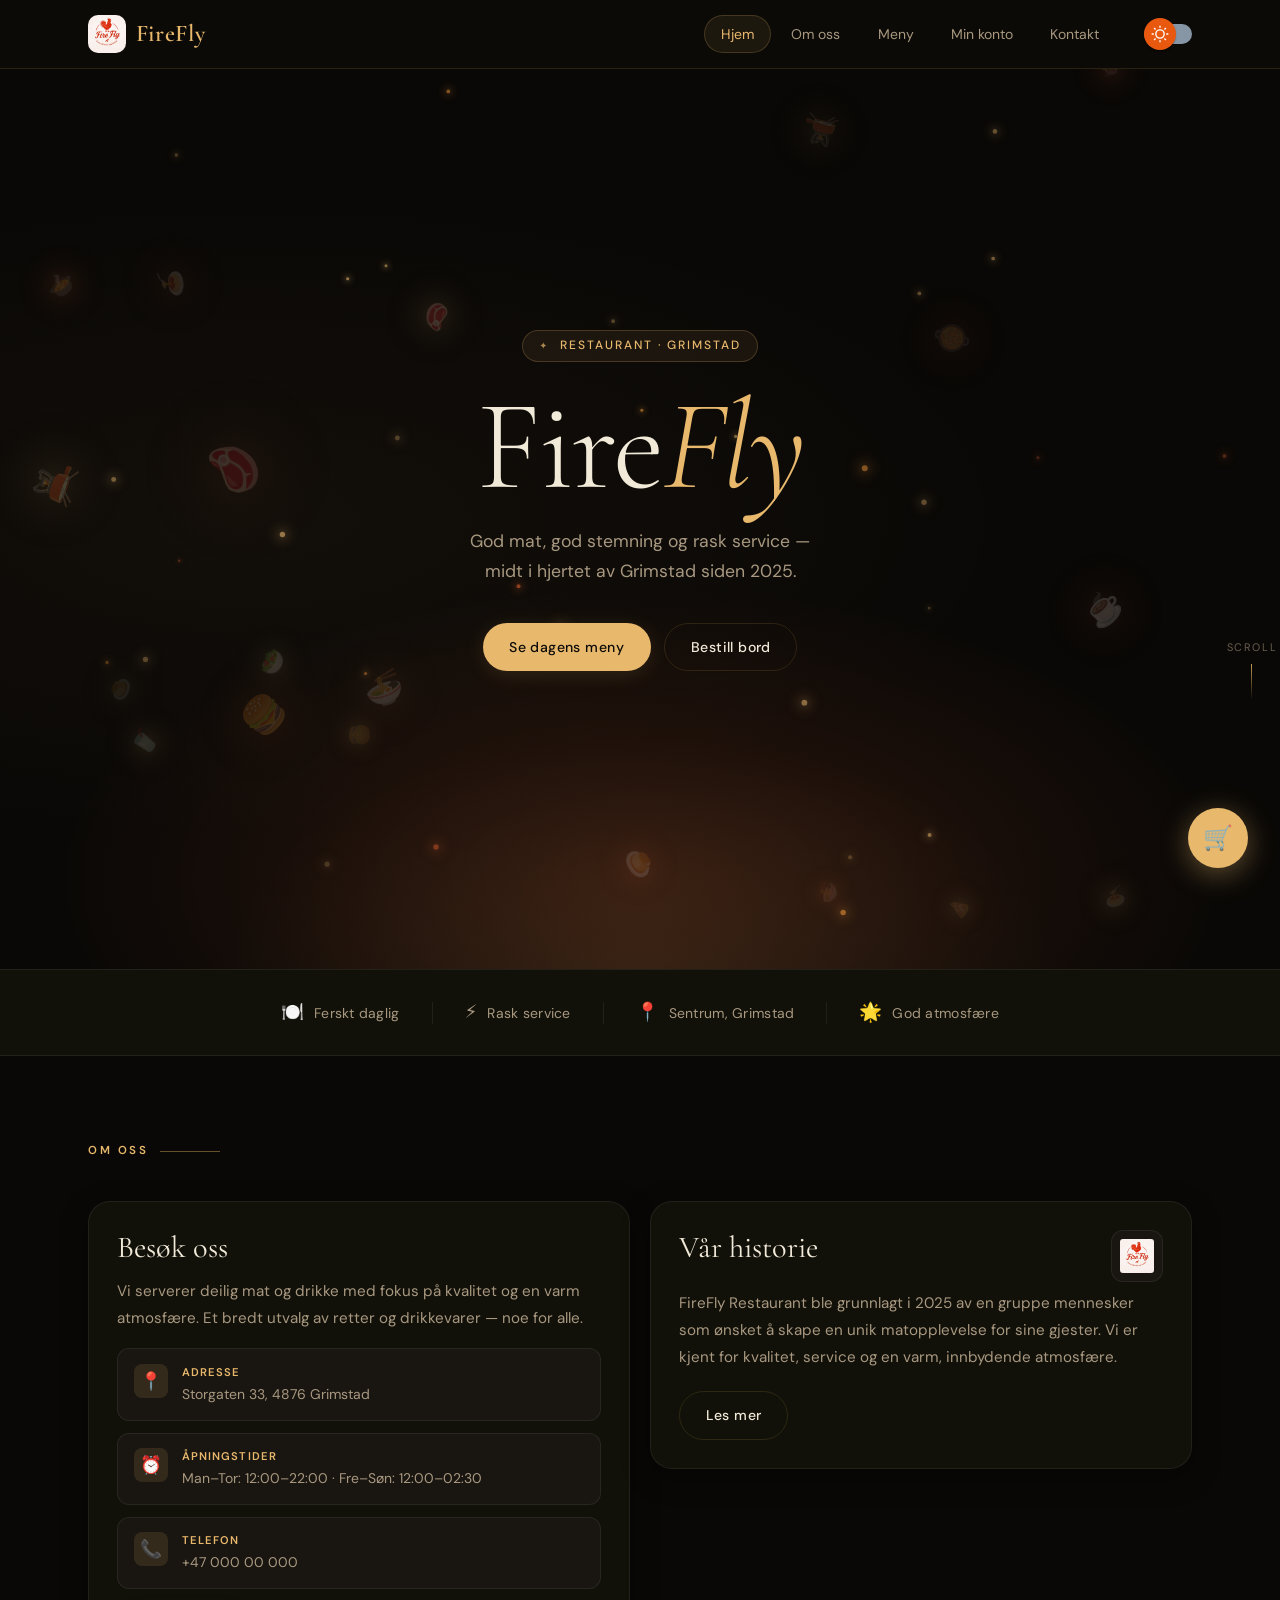
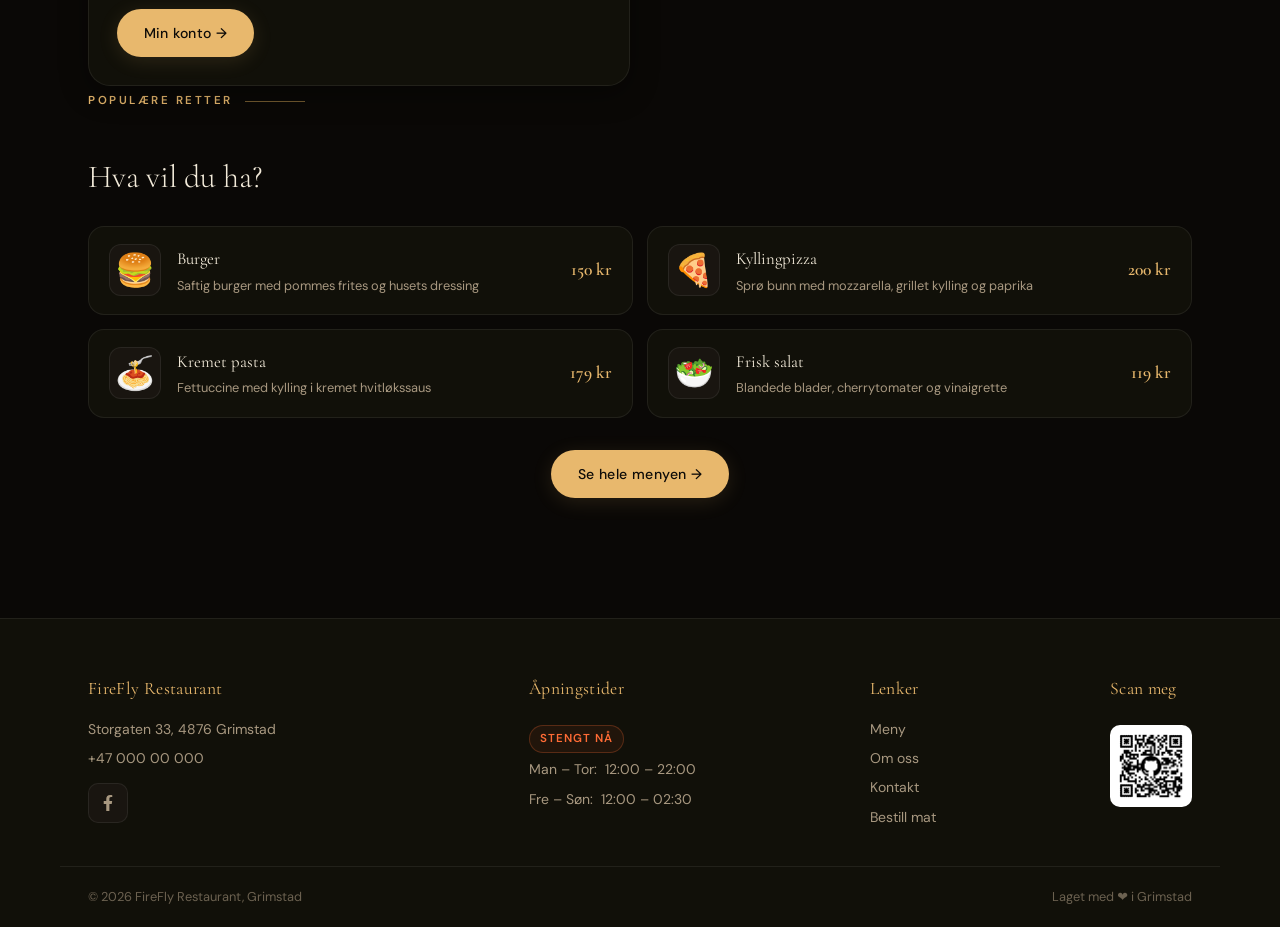
==== index.html @ 8eb7bc22 "Added a new food animtaion and fiksed som buges" ====
<!DOCTYPE html>
<html lang="no">
<head>
  <meta charset="UTF-8" />
  <meta name="viewport" content="width=device-width, initial-scale=1.0" />
  <meta name="description" content="FireFly Restaurant – Deilig mat og drikke i Grimstad. Bestill bord i dag!" />
  <meta name="theme-color" content="#e8b86d">
  <meta name="apple-mobile-web-app-capable" content="yes">
  <meta name="apple-mobile-web-app-status-bar-style" content="default">
  
  <!-- PWA -->
  <link rel="manifest" href="/manifest.json">
  
  <!-- Preload kritisk -->
  <link rel="preload" href="images/flyfire.png" as="image">
  <link rel="preload" href="styles.css" as="style">
  
  <!-- Google Fonts + Formspree raskere -->
  <link rel="preconnect" href="https://fonts.googleapis.com">
  <link rel="preconnect" href="https://fonts.gstatic.com" crossorigin>
  <link rel="preconnect" href="https://formspree.io">
  <link rel="dns-prefetch" href="//maps.googleapis.com">
  
  <!-- Fonts -->
  <link href="https://fonts.googleapis.com/css2?family=Cormorant+Garamond:ital,wght@0,300;0,400;0,600;1,300;1,400&family=DM+Sans:opsz,wght@9..40,300;9..40,400;9..40,500;9..40,600&display=swap" rel="stylesheet" />
  
  <link rel="stylesheet" href="styles.css" />
  <title>FireFly Restaurant – Grimstad | God mat & stemning</title>
  <meta property="og:title" content="FireFly Restaurant – Grimstad" />
  <meta property="og:description" content="God mat, god stemning og rask service midt i hjertet av Grimstad." />
  <meta property="og:type" content="website" />
</head>
<script>
if ('serviceWorker' in navigator) {
  window.addEventListener('load', () => {
    navigator.serviceWorker.register('/sw.js')
      .then(reg => console.log('✅ PWA klar!'))
      .catch(err => console.log('SW feil:', err));
  });
}
</script>
<body>

<a class="skipLink" href="#main">Hopp til innhold</a>

<!-- HEADER -->
<header class="siteHeader">
  <div class="headerInner">
    <a class="brand" href="index.html" aria-label="Gå til FireFly forsiden">
      <img src="images/flyfire.png" alt="" aria-hidden="true" />
      <span>FireFly</span>
    </a>
    <nav class="navigation" id="mainNav" aria-label="Hovednavigasjon">
      <ul>
        <li><a class="active" href="index.html" aria-current="page">Hjem</a></li>
        <li><a href="about.html">Om oss</a></li>
        <li><a href="menu.html">Meny</a></li>
        <li><a href="minkonto.html">Min konto</a></li>
        <li><a href="contact.html">Kontakt</a></li>
      </ul>
    </nav>
    <button class="hamburger" id="hamburger" aria-label="Åpne meny" aria-expanded="false" aria-controls="mainNav">
      <span></span><span></span><span></span>
    </button>
    <div class="uiSwitchWrap">
      <label class="ui-switch" id="themeToggleLabel" title="Bytt tema" aria-label="Bytt mellom lys og mørk modus">
        <input type="checkbox" id="themeToggle" class="themeToggleInput" />
        <div class="slider"><div class="circle"></div></div>
      </label>
    </div>
  </div>
</header>

<!-- MAIN -->
<main id="main">

  <!-- HERO -->
  <section class="hero full" id="home" aria-labelledby="heroTitle">
    <canvas id="foodCanvas" aria-hidden="true"></canvas>
    <span class="heroBadge">Restaurant · Grimstad</span>
    <h1 id="heroTitle">Fire<span class="accent">Fly</span></h1>
    <p>God mat, god stemning og rask service —<br>midt i hjertet av Grimstad siden 2025.</p>
    <div class="heroActions">
      <a class="btn primary" href="menu.html">Se dagens meny</a>
      <a class="btn ghost" href="booking.html">Bestill bord</a>
    </div>
    <div class="scrollHint" aria-hidden="true">Scroll</div>
  </section>

  <!-- FEATURES STRIP -->
  <section class="featuresStrip" aria-label="Høydepunkter">
    <div class="featureItem reveal">
      <span class="featureIcon">🍽️</span>
      <span>Ferskt daglig</span>
    </div>
    <div class="featureDivider" aria-hidden="true"></div>
    <div class="featureItem reveal" style="transition-delay:0.1s">
      <span class="featureIcon">⚡</span>
      <span>Rask service</span>
    </div>
    <div class="featureDivider" aria-hidden="true"></div>
    <div class="featureItem reveal" style="transition-delay:0.2s">
      <span class="featureIcon">📍</span>
      <span>Sentrum, Grimstad</span>
    </div>
    <div class="featureDivider" aria-hidden="true"></div>
    <div class="featureItem reveal" style="transition-delay:0.3s">
      <span class="featureIcon">🌟</span>
      <span>God atmosfære</span>
    </div>
  </section>

  <!-- ABOUT -->
  <section class="aboutSection" id="omoss" aria-labelledby="aboutTitle">
    <div class="sectionLabel" id="aboutTitle">Om oss</div>
    <div class="aboutGrid">

      <!-- Info card -->
      <div class="aboutCard reveal">
        <h2>Besøk oss</h2>
        <p>Vi serverer deilig mat og drikke med fokus på kvalitet og en varm atmosfære. Et bredt utvalg av retter og drikkevarer — noe for alle.</p>
        <div class="infoGrid">
          <div class="infoItem">
            <div class="infoIcon">📍</div>
            <div>
              <div class="infoLabel">Adresse</div>
              <div class="infoText">Storgaten 33, 4876 Grimstad</div>
            </div>
          </div>
          <div class="infoItem">
            <div class="infoIcon">⏰</div>
            <div>
              <div class="infoLabel">Åpningstider</div>
              <div class="infoText">Man–Tor: 12:00–22:00 · Fre–Søn: 12:00–02:30</div>
            </div>
          </div>
          <div class="infoItem">
            <div class="infoIcon">📞</div>
            <div>
              <div class="infoLabel">Telefon</div>
              <div class="infoText"><a href="tel:+4700000000">+47 000 00 000</a></div>
            </div>
          </div>
        </div>
        <div class="aboutBtns">
          <a class="btn primary" href="minkonto.html">Min konto →</a>
        </div>
      </div>

      <!-- Story card -->
      <div class="aboutCard reveal" style="transition-delay:0.15s">
        <div class="aboutHead">
          <h2>Vår historie</h2>
          <img src="images/flyfire.png" alt="" loading="lazy" width="38" height="38" />
        </div>
        <p>FireFly Restaurant ble grunnlagt i 2025 av en gruppe mennesker som ønsket å skape en unik matopplevelse for sine gjester. Vi er kjent for kvalitet, service og en varm, innbydende atmosfære.</p>
        <div class="aboutBtns">
          <a class="btn ghost" href="about.html">Les mer</a>
        </div>
      </div>

    </div>
  </section>

  <!-- MENU PREVIEW -->
  <section class="menuPreview" aria-labelledby="previewTitle">
    <div class="sectionLabel" id="previewTitle">Populære retter</div>
    <h2 style="font-family:var(--ff-serif);font-size:2rem;font-weight:300;margin-bottom:1.5rem;color:var(--text);">Hva vil du ha?</h2>
    <div class="previewGrid">
      <div class="previewCard reveal">
        <div class="previewEmoji">🍔</div>
        <div class="previewInfo">
          <div class="previewName">Burger</div>
          <div class="previewDesc">Saftig burger med pommes frites og husets dressing</div>
        </div>
        <div class="previewPrice">150 kr</div>
      </div>
      <div class="previewCard reveal" style="transition-delay:0.1s">
        <div class="previewEmoji">🍕</div>
        <div class="previewInfo">
          <div class="previewName">Kyllingpizza</div>
          <div class="previewDesc">Sprø bunn med mozzarella, grillet kylling og paprika</div>
        </div>
        <div class="previewPrice">200 kr</div>
      </div>
      <div class="previewCard reveal" style="transition-delay:0.2s">
        <div class="previewEmoji">🍝</div>
        <div class="previewInfo">
          <div class="previewName">Kremet pasta</div>
          <div class="previewDesc">Fettuccine med kylling i kremet hvitløkssaus</div>
        </div>
        <div class="previewPrice">179 kr</div>
      </div>
      <div class="previewCard reveal" style="transition-delay:0.3s">
        <div class="previewEmoji">🥗</div>
        <div class="previewInfo">
          <div class="previewName">Frisk salat</div>
          <div class="previewDesc">Blandede blader, cherrytomater og vinaigrette</div>
        </div>
        <div class="previewPrice">119 kr</div>
      </div>
    </div>
    <div style="text-align:center; margin-top:2rem;">
      <a class="btn primary" href="menu.html">Se hele menyen →</a>
    </div>
  </section>

</main>

<!-- FOOTER -->
<footer class="footer">
  <div class="footerInner">
    <div>
      <h3>FireFly Restaurant</h3>
      <p>Storgaten 33, 4876 Grimstad</p>
      <p><a href="tel:+4700000000">+47 000 00 000</a></p>
      <div class="footerSocial">
        <a class="socialBtn" href="https://www.facebook.com/profile.php?id=61587469647280" target="_blank" rel="noopener noreferrer" aria-label="Besøk FireFly på Facebook">
          <svg viewBox="0 0 320 512" aria-hidden="true"><path d="M279.14 288l14.22-92.66h-88.91V117.78c0-25.35 12.42-50.06 52.24-50.06h40.42V6.26S260.43 0 225.36 0c-73.22 0-121.08 44.38-121.08 124.72v70.62H22.89V288h81.39v224h100.17V288z"/></svg>
        </a>
      </div>
    </div>
    <div>
      <h3>Åpningstider</h3>
      <span class="openStatusBadge openNowBadge" aria-live="polite">Åpent nå</span>
      <p>Man – Tor:&nbsp; 12:00 – 22:00</p>
      <p>Fre – Søn:&nbsp; 12:00 – 02:30</p>
    </div>
    <div>
      <h3>Lenker</h3>
      <p><a href="menu.html">Meny</a></p>
      <p><a href="about.html">Om oss</a></p>
      <p><a href="contact.html">Kontakt</a></p>
      <p><a href="booking.html">Bestill mat</a></p>
    </div>
    <div class="footerQR">
      <h3>Scan meg</h3>
      <img src="images/qrkode.png" alt="QR-kode til FireFly nettsiden" />
    </div>
  </div>
  <div class="footerBottom">
    <span>© 2026 FireFly Restaurant, Grimstad</span>
    <span>Laget med ❤️ i Grimstad</span>
  </div>
</footer>

<!-- BESTILLINGSBOBLE -->
<div class="orderBubble" id="orderBubble">
  <div class="orderPanel" id="orderPanel">
    <div class="orderPanelHead">
      <h3>🛒 Din bestilling</h3>
      <button class="orderClearBtn" id="orderClearBtn">Tøm alle</button>
    </div>
    <div id="orderList"><p class="orderEmpty">Ingen retter lagt til ennå.<br/>Gå til menyen og trykk «Legg til».</p></div>
    <div class="orderTotal" id="orderTotal" style="display:none">
      <span>Totalt</span>
      <span class="orderTotalPrice" id="orderTotalPrice">0 kr</span>
    </div>
    <a class="btn primary orderSendBtn" href="booking.html" id="orderSendBtn" style="display:none">Gå til bestilling →</a>
  </div>
  <button class="orderBubbleBtn" id="orderBubbleBtn" aria-label="Vis bestilling" aria-expanded="false">
    🛒
    <span class="orderBadge" id="orderBadge" style="display:none">0</span>
  </button>
</div>

<script src="script.js"></script>
<script src="foodanimation.js"></script>
</body>
</html>
---- styles.css ----
/* ============================================================
   FireFly Restaurant — styles.css
   Works for: index / menu / about / contact / booking / thanks / minkonto
   ============================================================ */

@import url('https://fonts.googleapis.com/css2?family=Cormorant+Garamond:ital,wght@0,300;0,400;0,600;1,300;1,400&family=DM+Sans:opsz,wght@9..40,300;9..40,400;9..40,500;9..40,600&display=swap');

/* ── TOKENS ──────────────────────────────────────────────── */
:root {
  --bg:        #0a0806;
  --bg2:       #111009;
  --surface:   #111009;
  --surface2:  #191510;
  --surface3:  #1f1b14;

  --border:    rgba(255, 200, 100, 0.12);
  --border2:   rgba(255, 255, 255, 0.07);

  --gold:      #e8b86d;
  --gold-dim:  #c49a50;
  --gold-glow: rgba(232, 184, 109, 0.13);
  --ember:     #ff6b35;
  --accent:    #e8b86d;

  --text:      #f2ead9;
  --muted:     #a89880;
  --muted2:    rgba(168, 152, 128, 0.60);

  --max:       1160px;
  --padX:      28px;
  --radius:    16px;
  --radiusLg:  22px;
  --shadow:    0 24px 70px rgba(0, 0, 0, 0.60);
  --shadowSm:  0 8px 28px  rgba(0, 0, 0, 0.38);

  --ff-serif:  'Cormorant Garamond', Georgia, serif;
  --ff-sans:   'DM Sans', system-ui, sans-serif;

  --ease:      cubic-bezier(0.4, 0, 0.2, 1);
  --t:         0.28s;
}

[data-theme="light"],
body.lightMode {
  --bg:        #fdf8f0;
  --bg2:       #fff8ee;
  --surface:   #fff8ee;
  --surface2:  #fef3e2;
  --surface3:  #fdefd5;
  --border:    rgba(180, 120, 40, 0.14);
  --border2:   rgba(0, 0, 0, 0.07);
  --gold:      #b07d2a;
  --gold-dim:  #8f6520;
  --gold-glow: rgba(176, 125, 42, 0.10);
  --ember:     #d95325;
  --accent:    #b07d2a;
  --text:      #1a1208;
  --muted:     #7a6040;
  --muted2:    rgba(122, 96, 64, 0.65);
}

/* ── RESET ───────────────────────────────────────────────── */
*, *::before, *::after { box-sizing: border-box; margin: 0; padding: 0; }
html { scroll-behavior: smooth; -webkit-text-size-adjust: 100%; }

body {
  font-family: var(--ff-sans);
  font-size: 16px;
  line-height: 1.6;
  color: var(--text);
  background: var(--bg);
  overflow-x: hidden;
  min-height: 100vh;
  display: flex;
  flex-direction: column;
  transition: background-color var(--t) var(--ease), color var(--t) var(--ease);
}

img  { display: block; max-width: 100%; }
a    { color: inherit; text-decoration: none; }
ul   { list-style: none; }
main { flex: 1; width: 100%; }

/* ── ACCESSIBILITY ───────────────────────────────────────── */
.skipLink {
  position: absolute;
  left: -9999px;
  top: 12px;
  z-index: 9999;
  background: var(--surface);
  color: var(--text);
  padding: 10px 16px;
  border-radius: 12px;
  border: 1px solid var(--border);
  font-weight: 500;
}
.skipLink:focus { left: 12px; }

a:focus-visible,
button:focus-visible,
input:focus-visible,
textarea:focus-visible,
select:focus-visible {
  outline: 2px solid var(--gold);
  outline-offset: 3px;
  border-radius: 6px;
}

section { scroll-margin-top: 80px; }

/* ── TYPOGRAPHY UTILITIES ────────────────────────────────── */
.muted   { color: var(--muted); }
.lead    { line-height: 1.75; }
.hidden  { display: none !important; }

.sectionLabel {
  display: inline-flex;
  align-items: center;
  gap: 0.75rem;
  font-size: 0.72rem;
  font-weight: 600;
  letter-spacing: 0.22em;
  text-transform: uppercase;
  color: var(--gold);
  margin-bottom: 2.5rem;
}
.sectionLabel::after {
  content: '';
  display: block;
  width: 60px;
  height: 1px;
  background: var(--gold-dim);
  opacity: 0.5;
}

/* ── LAYOUT HELPERS ──────────────────────────────────────── */
.container {
  width: 100%;
  max-width: var(--max);
  margin: 0 auto;
  padding-left: var(--padX);
  padding-right: var(--padX);
}

main > *:not(.hero):not(.hero--small):not(.featuresStrip) {
  width: 100%;
  max-width: var(--max);
  margin-left: auto;
  margin-right: auto;
  padding-left: var(--padX);
  padding-right: var(--padX);
}

main > section { margin-bottom: 90px; }
main > section:last-of-type { margin-bottom: 110px; }

/* ── BUTTONS ─────────────────────────────────────────────── */
.btn {
  display: inline-flex;
  align-items: center;
  justify-content: center;
  gap: 0.5rem;
  padding: 0.75rem 1.6rem;
  border-radius: 100px;
  font-family: var(--ff-sans);
  font-size: 0.88rem;
  font-weight: 500;
  letter-spacing: 0.03em;
  cursor: pointer;
  border: 1px solid var(--border2);
  background: var(--surface2);
  color: var(--text);
  transition:
    transform     var(--t) var(--ease),
    background    var(--t) var(--ease),
    box-shadow    var(--t) var(--ease),
    border-color  var(--t) var(--ease);
  white-space: nowrap;
}
.btn:hover { transform: translateY(-2px); }

.btn.primary {
  background: var(--gold);
  color: #0d0b08;
  border-color: transparent;
  box-shadow: 0 4px 20px var(--gold-glow);
}
.btn.primary:hover {
  background: var(--gold-dim);
  box-shadow: 0 8px 30px rgba(232,184,109,.35);
}

.btn.ghost {
  background: transparent;
  border-color: var(--border);
  color: var(--text);
}
.btn.ghost:hover { background: var(--surface2); border-color: var(--gold-dim); }

.btn.ember {
  background: var(--ember);
  color: #fff;
  border-color: transparent;
  box-shadow: 0 4px 20px rgba(255,107,53,.28);
}
.btn.ember:hover { box-shadow: 0 8px 30px rgba(255,107,53,.42); }

.btn-sm { padding: 0.55rem 1.1rem; font-size: 0.82rem; }

/* ── HEADER ──────────────────────────────────────────────── */
.siteHeader {
  position: sticky;
  top: 0;
  z-index: 100;
  backdrop-filter: blur(20px) saturate(160%);
  -webkit-backdrop-filter: blur(20px) saturate(160%);
  background: rgba(13, 11, 8, 0.82);
  border-bottom: 1px solid var(--border);
  transition: background var(--t) var(--ease);
}

[data-theme="light"] .siteHeader,
body.lightMode .siteHeader {
  background: rgba(253, 248, 240, 0.88);
}

.headerInner {
  width: 100%;
  max-width: var(--max);
  margin: 0 auto;
  padding: 0 var(--padX);
  height: 68px;
  display: flex;
  align-items: center;
  gap: 1.25rem;
}

.brand {
  display: flex;
  align-items: center;
  gap: 0.6rem;
  font-family: var(--ff-serif);
  font-size: 1.5rem;
  font-weight: 600;
  letter-spacing: 0.03em;
  color: var(--gold);
  flex-shrink: 0;
  transition: opacity var(--t);
}
.brand:hover { opacity: 0.82; }
.brand img {
  width: 38px;
  height: 38px;
  object-fit: contain;
  border-radius: 10px;
}

.navigation { margin-left: auto; }
.navigation ul {
  display: flex;
  align-items: center;
  gap: 0.2rem;
}
.navigation a {
  display: inline-flex;
  padding: 0.45rem 1rem;
  border-radius: 100px;
  font-size: 0.875rem;
  font-weight: 400;
  color: var(--muted);
  border: 1px solid transparent;
  transition: color var(--t), background var(--t), border-color var(--t);
}
.navigation a:hover {
  color: var(--text);
  background: var(--surface2);
}
.navigation a.active {
  color: var(--gold);
  background: rgba(232, 184, 109, 0.08);
  border-color: rgba(232, 184, 109, 0.20);
}

.hamburger {
  display: none;
  flex-direction: column;
  gap: 5px;
  cursor: pointer;
  padding: 6px;
  margin-left: auto;
  background: none;
  border: none;
  flex-shrink: 0;
}
.hamburger span {
  display: block;
  width: 24px;
  height: 2px;
  background: var(--text);
  border-radius: 2px;
  transition: transform var(--t) var(--ease), opacity var(--t);
}
.hamburger.open span:nth-child(1) { transform: translateY(7px) rotate(45deg); }
.hamburger.open span:nth-child(2) { opacity: 0; }
.hamburger.open span:nth-child(3) { transform: translateY(-7px) rotate(-45deg); }

.uiSwitchWrap {
  display: flex;
  align-items: center;
  margin-left: 0.5rem;
  flex-shrink: 0;
}

/* ── UI-SWITCH TOGGLE ────────────────────────────────────── */
.ui-switch {
  --switch-bg: rgb(135, 150, 165);
  --switch-width: 48px;
  --switch-height: 20px;
  --circle-diameter: 32px;
  --circle-bg: rgb(232, 89, 15);
  --circle-inset: calc((var(--circle-diameter) - var(--switch-height)) / 2);
}
.ui-switch input { display: none; }
.ui-switch .slider {
  appearance: none;
  width: var(--switch-width);
  height: var(--switch-height);
  background: var(--switch-bg);
  border-radius: 999px;
  position: relative;
  cursor: pointer;
}
.ui-switch .slider .circle {
  top: calc(var(--circle-inset) * -1);
  left: 0;
  width: var(--circle-diameter);
  height: var(--circle-diameter);
  position: absolute;
  background: var(--circle-bg);
  border-radius: inherit;
  background-image: url("[data-uri]");
  background-repeat: no-repeat;
  background-position: center center;
  transition: left 150ms cubic-bezier(0.4, 0, 0.2, 1) 0ms, transform 150ms cubic-bezier(0.4, 0, 0.2, 1) 0ms;
  display: flex;
  align-items: center;
  justify-content: center;
  box-shadow: 0px 2px 1px -1px rgba(0,0,0,0.2), 0px 1px 1px 0px rgba(0,0,0,0.14), 0px 1px 3px 0px rgba(0,0,0,0.12);
}
.ui-switch .slider .circle::before {
  content: "";
  position: absolute;
  width: 100%;
  height: 100%;
  background: rgba(255,255,255,0.75);
  border-radius: inherit;
  transition: all 500ms;
  opacity: 0;
}
.ui-switch input:checked + .slider .circle {
  left: calc(100% - var(--circle-diameter));
  background-image: url("[data-uri]");
  background-color: rgb(0, 56, 146);
}
.ui-switch input:active + .slider .circle::before { transition: 0s; opacity: 1; width: 0; height: 0; }

/* ── HERO ────────────────────────────────────────────────── */
.hero {
  width: 100%;
  max-width: var(--max);
  margin: 0 auto;
  padding: 6rem var(--padX) 4.5rem;
  text-align: center;
  position: relative;
  overflow: hidden;
}

.hero.full {
  max-width: none;
  min-height: 100svh;
  display: flex;
  flex-direction: column;
  align-items: center;
  justify-content: center;
  background:
    radial-gradient(ellipse 70% 50% at 50% 90%, rgba(255,107,53,.15), transparent 65%),
    radial-gradient(ellipse 50% 40% at 50% 100%, rgba(232,184,109,.10), transparent 65%),
    radial-gradient(ellipse 100% 60% at 20% 50%, rgba(232,184,109,.04), transparent 60%),
    var(--bg);
}

#foodCanvas {
  position: absolute;
  inset: 0;
  width: 100%;
  height: 100%;
  pointer-events: none;
  z-index: 0;
}

.hero.full > *:not(#foodCanvas) { position: relative; z-index: 1; }

.hero--small {
  padding: 4.5rem var(--padX) 3rem;
  min-height: 0;
  background:
    radial-gradient(ellipse 60% 80% at 50% 100%, rgba(232,184,109,.06), transparent 70%),
    var(--bg);
}

.heroBadge {
  display: inline-flex;
  align-items: center;
  gap: 0.4rem;
  padding: 0.35rem 1rem;
  border-radius: 100px;
  border: 1px solid rgba(232,184,109,.22);
  background: rgba(232,184,109,.07);
  font-size: 0.75rem;
  font-weight: 500;
  letter-spacing: 0.16em;
  text-transform: uppercase;
  color: var(--gold);
  margin-bottom: 1.5rem;
  animation: fadeUp 0.7s var(--ease) both;
}

.hero h1 {
  font-family: var(--ff-serif);
  font-size: clamp(3.5rem, 10vw, 8rem);
  font-weight: 300;
  line-height: 0.95;
  letter-spacing: -0.02em;
  margin-bottom: 1.2rem;
  animation: fadeUp 0.7s 0.08s var(--ease) both;
}
.hero h1 .accent { color: var(--gold); font-style: italic; }

.hero p {
  font-size: clamp(0.95rem, 2vw, 1.1rem);
  color: var(--muted);
  max-width: 520px;
  margin: 0 auto 2.25rem;
  line-height: 1.7;
  animation: fadeUp 0.7s 0.16s var(--ease) both;
}

.heroActions {
  display: flex;
  gap: 0.85rem;
  justify-content: center;
  flex-wrap: wrap;
  animation: fadeUp 0.7s 0.24s var(--ease) both;
}

.scrollHint {
  position: absolute;
  bottom: 2rem;
  left: 50%;
  transform: translateX(-50%);
  display: flex;
  flex-direction: column;
  align-items: center;
  gap: 0.5rem;
  font-size: 0.68rem;
  letter-spacing: 0.15em;
  text-transform: uppercase;
  color: var(--muted2);
  animation: fadeUp 1s 0.7s var(--ease) both;
}
.scrollHint::after {
  content: '';
  width: 1px;
  height: 36px;
  background: linear-gradient(to bottom, var(--gold-dim), transparent);
  animation: pulse 2.2s ease-in-out infinite;
}
@keyframes pulse {
  0%,100% { opacity: 0.3; transform: scaleY(1); }
  50%      { opacity: 1;   transform: scaleY(1.15); }
}

/* ── FEATURES STRIP ──────────────────────────────────────── */
.featuresStrip {
  width: 100%;
  display: flex;
  align-items: center;
  justify-content: center;
  gap: 0;
  border-top: 1px solid var(--border2);
  border-bottom: 1px solid var(--border2);
  background: var(--surface);
  padding: 1.25rem var(--padX);
  flex-wrap: wrap;
  margin-bottom: 5rem;
}

.featureItem {
  display: flex;
  align-items: center;
  gap: 0.6rem;
  padding: 0.5rem 2rem;
  font-size: 0.875rem;
  color: var(--muted);
  font-weight: 400;
  letter-spacing: 0.02em;
  white-space: nowrap;
}

.featureIcon {
  font-size: 1.15rem;
}

.featureDivider {
  width: 1px;
  height: 22px;
  background: var(--border2);
  flex-shrink: 0;
}

/* ── CARDS (shared) ──────────────────────────────────────── */
.card,
.aboutCard,
.panel,
.sideCard,
.bookingFormCard,
.cardForm,
.contactInfo,
.accountCard,
.whyItem {
  border-radius: var(--radiusLg);
  background: var(--surface);
  border: 1px solid var(--border2);
  box-shadow: var(--shadowSm);
  padding: 1.75rem;
  position: relative;
  overflow: hidden;
  transition: transform var(--t) var(--ease), border-color var(--t), box-shadow var(--t);
}

.sideCard::before,
.bookingFormCard::before,
.card::before,
.aboutCard::before,
.panel::before,
.accountCard::before,
.cardForm::before,
.contactInfo::before {
  content: '';
  position: absolute;
  top: 0; left: 0; right: 0;
  height: 1px;
  background: linear-gradient(90deg, transparent, var(--gold-dim), transparent);
  opacity: 0;
  transition: opacity var(--t);
}

.card:hover,
.aboutCard:hover,
.panel:hover,
.sideCard:hover,
.bookingFormCard:hover,
.accountCard:hover,
.cardForm:hover,
.contactInfo:hover {
  transform: translateY(-3px);
  border-color: rgba(232,184,109,.18);
  box-shadow: var(--shadow);
}
.card:hover::before,
.aboutCard:hover::before,
.panel:hover::before,
.sideCard:hover::before,
.bookingFormCard:hover::before,
.accountCard:hover::before,
.cardForm:hover::before,
.contactInfo:hover::before { opacity: 1; }

/* ── HOME — ABOUT SECTION ────────────────────────────────── */
.aboutMe,
.aboutSection {
  width: 100%;
  max-width: var(--max);
  margin: 0 auto;
  padding: 0 var(--padX);
}

.aboutGrid {
  display: grid;
  grid-template-columns: 1fr 1fr;
  gap: 1.25rem;
  align-items: start;
}

.aboutCard h2 {
  font-family: var(--ff-serif);
  font-size: 1.9rem;
  font-weight: 400;
  line-height: 1.2;
  margin-bottom: 0.75rem;
}

.aboutCard p { color: var(--muted); font-size: 0.95rem; line-height: 1.78; }

.infoGrid { display: grid; gap: 0.75rem; margin-top: 1rem; }

.infoItem {
  display: flex;
  align-items: flex-start;
  gap: 0.85rem;
  padding: 0.9rem 1rem;
  border-radius: 12px;
  background: var(--surface2);
  border: 1px solid var(--border2);
  transition: transform var(--t), border-color var(--t), box-shadow var(--t), background var(--t);
}
.infoItem:hover {
  transform: translateX(4px);
  border-color: rgba(232,184,109,.22);
  box-shadow: 0 4px 16px rgba(0,0,0,.18);
  background: var(--surface);
}

.infoIcon {
  font-size: 1.1rem;
  width: 34px;
  height: 34px;
  display: grid;
  place-items: center;
  background: var(--gold-glow);
  border-radius: 8px;
  flex-shrink: 0;
}

.infoLabel {
  font-size: 0.7rem;
  font-weight: 600;
  letter-spacing: 0.1em;
  text-transform: uppercase;
  color: var(--gold);
  margin-bottom: 0.15rem;
}

.infoText {
  font-size: 0.875rem;
  color: var(--muted);
  line-height: 1.5;
}
.infoText a { color: var(--muted); transition: color var(--t); }
.infoText a:hover { color: var(--gold); }

.aboutHead {
  display: flex;
  align-items: flex-start;
  justify-content: space-between;
  gap: 1rem;
  margin-bottom: 0.5rem;
}
.aboutHead img {
  width: 52px;
  height: 52px;
  object-fit: contain;
  border-radius: 12px;
  border: 1px solid var(--border2);
  background: var(--surface2);
  padding: 8px;
  flex-shrink: 0;
}

.aboutBtns,
.ctaRow {
  display: flex;
  gap: 0.75rem;
  flex-wrap: wrap;
  margin-top: 1.25rem;
}

.cardActions {
  display: flex;
  align-items: center;
  justify-content: space-between;
  gap: 0.75rem;
  flex-wrap: wrap;
  margin-top: 1.25rem;
  padding-top: 1rem;
  border-top: 1px solid var(--border2);
}

.menuViewHint {
  font-size: 0.78rem;
  color: var(--muted2);
  letter-spacing: 0.03em;
  transition: color var(--t);
}
.card:hover .menuViewHint { color: var(--gold); }

/* ── MENU PREVIEW (index) ────────────────────────────────── */
.menuPreview {
  width: 100%;
  max-width: var(--max);
  margin: 0 auto;
  padding: 0 var(--padX);
}

.previewGrid {
  display: grid;
  grid-template-columns: repeat(2, 1fr);
  gap: 0.85rem;
}

.previewCard {
  display: flex;
  align-items: center;
  gap: 1rem;
  padding: 1.1rem 1.25rem;
  border-radius: var(--radius);
  background: var(--surface);
  border: 1px solid var(--border2);
  transition: transform var(--t), border-color var(--t), box-shadow var(--t);
}
.previewCard:hover {
  transform: translateY(-2px);
  border-color: rgba(232,184,109,.2);
  box-shadow: var(--shadowSm);
}

.previewEmoji {
  font-size: 2rem;
  width: 52px;
  height: 52px;
  display: grid;
  place-items: center;
  background: var(--surface2);
  border-radius: 12px;
  flex-shrink: 0;
  border: 1px solid var(--border2);
}

.previewInfo { flex: 1; min-width: 0; }
.previewName { font-family: var(--ff-serif); font-size: 1.05rem; font-weight: 400; }
.previewDesc { font-size: 0.8rem; color: var(--muted); margin-top: 0.2rem; line-height: 1.4; }
.previewPrice {
  font-family: var(--ff-serif);
  font-size: 1.1rem;
  color: var(--gold);
  font-weight: 600;
  white-space: nowrap;
  flex-shrink: 0;
}

/* ── ABOUT PAGE ──────────────────────────────────────────── */
.aboutPage {
  width: 100%;
  max-width: var(--max);
  margin: 0 auto;
  padding: 0 var(--padX);
}

.statRow {
  display: grid;
  grid-template-columns: repeat(3, 1fr);
  gap: 0.75rem;
  margin-top: 1.25rem;
}

.stat {
  border-radius: 12px;
  padding: 1rem;
  background: var(--surface2);
  border: 1px solid var(--border2);
  text-align: center;
}

.statNum {
  font-family: var(--ff-serif);
  font-size: 1.5rem;
  font-weight: 600;
  color: var(--gold);
  line-height: 1;
}

.statText {
  margin-top: 0.3rem;
  color: var(--muted);
  font-size: 0.8rem;
  font-weight: 500;
}

.valueCards { display: grid; gap: 0.75rem; margin-top: 1rem; }

.valueCard {
  display: flex;
  gap: 0.85rem;
  align-items: flex-start;
  padding: 1rem;
  border-radius: 12px;
  background: var(--surface2);
  border: 1px solid var(--border2);
  transition: border-color var(--t), transform var(--t);
}
.valueCard:hover { border-color: rgba(232,184,109,.22); transform: translateX(3px); }

.valueIcon {
  width: 34px;
  height: 34px;
  display: grid;
  place-items: center;
  border-radius: 10px;
  background: var(--gold-glow);
  border: 1px solid rgba(232,184,109,.15);
  flex-shrink: 0;
}

.valueTitle { font-weight: 600; font-size: 0.9rem; margin-bottom: 0.2rem; }
.valueText  { color: var(--muted); font-size: 0.85rem; line-height: 1.55; }

.whyUs { margin-top: 3rem; margin-bottom: 3rem; }
.whyUs h2 { font-family: var(--ff-serif); font-size: 1.9rem; font-weight: 400; margin-bottom: 1.25rem; }

.whyGrid {
  display: grid;
  grid-template-columns: repeat(auto-fit, minmax(260px, 1fr));
  gap: 1rem;
}

.whyTitle { font-weight: 600; margin-bottom: 0.5rem; color: var(--gold); }
.whyItem p { color: var(--muted); font-size: 0.9rem; line-height: 1.65; }

/* ── MENU ────────────────────────────────────────────────── */
.menu {
  width: 100%;
  max-width: var(--max);
  margin: 0 auto;
  padding: 0 var(--padX);
  padding-bottom: 100px;
}

.menu h2 { font-family: var(--ff-serif); font-size: 1.9rem; font-weight: 400; margin-bottom: 0.4rem; }
.menuHint { color: var(--muted); font-size: 0.875rem; }

.menuTop {
  display: flex;
  justify-content: space-between;
  align-items: flex-end;
  gap: 1rem;
  margin-bottom: 1.5rem;
}

.menuControls {
  display: flex;
  flex-direction: column;
  gap: 0.75rem;
  align-items: flex-end;
}

.searchWrap input {
  width: min(360px, 86vw);
  padding: 0.75rem 1.1rem;
  border-radius: 100px;
  border: 1px solid var(--border2);
  background: var(--surface2);
  color: var(--text);
  font-family: var(--ff-sans);
  outline: none;
  transition: border-color var(--t), box-shadow var(--t);
}
.searchWrap input::placeholder { color: var(--muted2); }
.searchWrap input:focus {
  border-color: rgba(232,184,109,.50);
  box-shadow: 0 0 0 3px rgba(232,184,109,.06);
}

.chips { display: flex; gap: 0.5rem; flex-wrap: wrap; justify-content: flex-end; }
.chip {
  border-radius: 100px;
  padding: 0.45rem 0.9rem;
  border: 1px solid var(--border2);
  background: var(--surface2);
  color: var(--muted);
  cursor: pointer;
  font-size: 0.82rem;
  font-weight: 500;
  font-family: var(--ff-sans);
  transition: background var(--t), border-color var(--t), color var(--t), transform var(--t);
}
.chip:hover { transform: translateY(-1px); color: var(--text); border-color: var(--border); }
.chip.active {
  background: var(--gold-glow);
  border-color: rgba(232,184,109,.30);
  color: var(--gold);
}

.cards {
  display: grid;
  grid-template-columns: repeat(auto-fill, minmax(240px, 1fr));
  gap: 1rem;
  margin-top: 0.75rem;
}

.cardTop {
  display: flex;
  align-items: baseline;
  justify-content: space-between;
  gap: 0.75rem;
  margin-bottom: 0.5rem;
}
.card p { color: var(--muted); font-size: 0.88rem; }

.price {
  font-family: var(--ff-serif);
  font-size: 1.15rem;
  font-weight: 600;
  color: var(--gold);
  white-space: nowrap;
}

.tag {
  display: inline-flex;
  padding: 0.3rem 0.7rem;
  border-radius: 100px;
  border: 1px solid var(--border2);
  background: var(--surface2);
  color: var(--muted);
  font-size: 0.75rem;
  font-weight: 500;
}

.menuCount { margin-top: 0.5rem; font-size: 0.82rem; color: var(--muted); }
.menuEmpty { margin-top: 1rem; color: var(--muted); }

/* ── CONTACT ─────────────────────────────────────────────── */
.contact {
  width: 100%;
  max-width: var(--max);
  margin: 0 auto;
  padding: 0 var(--padX);
}

.contactGrid {
  display: grid;
  grid-template-columns: 1.25fr 0.75fr;
  gap: 1.25rem;
  align-items: start;
  margin-top: 1rem;
}

.contactTop {
  display: flex;
  justify-content: space-between;
  align-items: flex-end;
  gap: 1rem;
  margin-bottom: 1rem;
}

.formRow { display: grid; grid-template-columns: 1fr 1fr; gap: 0.75rem; }

.contactForm label span,
.bookingFormCard label span {
  display: block;
  font-size: 0.78rem;
  font-weight: 600;
  letter-spacing: 0.05em;
  color: var(--muted);
  margin-bottom: 0.4rem;
}

.contactForm input,
.contactForm textarea,
.bookingFormCard input,
.bookingFormCard textarea,
.bookingFormCard select {
  width: 100%;
  background: var(--surface2);
  border: 1px solid var(--border2);
  border-radius: 12px;
  padding: 0.85rem 1rem;
  color: var(--text);
  font-family: var(--ff-sans);
  font-size: 0.9rem;
  outline: none;
  transition: border-color var(--t), box-shadow var(--t), background var(--t);
}
.contactForm input:hover,
.contactForm textarea:hover,
.bookingFormCard input:hover,
.bookingFormCard textarea:hover {
  border-color: rgba(232,184,109,.25);
  background: var(--surface);
}
.contactForm input:focus,
.contactForm textarea:focus,
.bookingFormCard input:focus,
.bookingFormCard textarea:focus {
  border-color: rgba(232,184,109,.50);
  box-shadow: 0 0 0 3px rgba(232,184,109,.07);
}
.contactForm input::placeholder,
.contactForm textarea::placeholder,
.bookingFormCard input::placeholder { color: var(--muted2); }

/* Fix date/time input color in dark mode */
input[type="date"],
input[type="time"] {
  color-scheme: dark;
}
[data-theme="light"] input[type="date"],
[data-theme="light"] input[type="time"],
body.lightMode input[type="date"],
body.lightMode input[type="time"] {
  color-scheme: light;
}

.formActions {
  margin-top: 0.85rem;
  display: flex;
  align-items: center;
  justify-content: space-between;
  gap: 0.75rem;
  flex-wrap: wrap;
}
.formNote { font-size: 0.78rem; color: var(--muted2); }

.map { margin-top: 0.85rem; border-radius: var(--radius); overflow: hidden; border: 1px solid var(--border2); }
.map iframe { width: 100%; height: 220px; border: none; display: block; }

.contactCtas { display: flex; gap: 0.75rem; flex-wrap: wrap; margin-top: 0.85rem; }

/* ── BOOKING ─────────────────────────────────────────────── */
.bookingPage {
  width: 100%;
  max-width: var(--max);
  margin: 0 auto;
  padding: 0 var(--padX);
}

.bookingGrid {
  display: grid;
  grid-template-columns: 1.25fr 0.75fr;
  gap: 1.25rem;
  align-items: start;
}

.formHead {
  display: flex;
  justify-content: space-between;
  align-items: flex-start;
  gap: 1rem;
  margin-bottom: 1rem;
}

.fieldGroup {
  margin-top: 1.25rem;
  padding-top: 1.25rem;
  border-top: 1px solid var(--border2);
}
.groupTitle { font-size: 1rem; font-weight: 600; margin-bottom: 0.85rem; }

/* ── FOOTER ──────────────────────────────────────────────── */
.footer {
  background: var(--surface);
  border-top: 1px solid var(--border2);
  margin-top: auto;
}

.footerInner {
  width: 100%;
  max-width: var(--max);
  margin: 0 auto;
  padding: 3.5rem var(--padX) 2rem;
  display: grid;
  grid-template-columns: 2fr 1.5fr 1fr auto;
  gap: 2.5rem;
  align-items: start;
}

.footer h3 {
  font-family: var(--ff-serif);
  font-size: 1.1rem;
  font-weight: 400;
  color: var(--gold);
  margin-bottom: 0.85rem;
  letter-spacing: 0.02em;
}

.footer p {
  font-size: 0.875rem;
  color: var(--muted);
  line-height: 1.8;
  margin: 4px 0;
}

.footer a { color: var(--muted); transition: color var(--t); }
.footer a:hover { color: var(--gold); }

.footerBottom {
  width: 100%;
  max-width: var(--max);
  margin: 0 auto;
  padding: 1.25rem var(--padX);
  border-top: 1px solid var(--border2);
  display: flex;
  align-items: center;
  justify-content: space-between;
  font-size: 0.8rem;
  color: var(--muted2);
}

.footerQR { display: flex; flex-direction: column; }
.footerQR img {
  width: 82px;
  height: 82px;
  object-fit: contain;
  border-radius: 10px;
  border: 1px solid var(--border2);
  background: #fff;
  padding: 5px;
  margin-top: 0.5rem;
}

.footerSocial { margin-top: 0.75rem; display: flex; gap: 0.5rem; }

.socialBtn {
  width: 40px;
  height: 40px;
  border-radius: 10px;
  display: inline-flex;
  align-items: center;
  justify-content: center;
  background: var(--surface2);
  border: 1px solid var(--border2);
  transition: transform var(--t), background var(--t), border-color var(--t);
}
.socialBtn:hover { transform: translateY(-2px); background: var(--surface3); border-color: var(--border); }
.socialBtn svg { width: 16px; height: 16px; fill: var(--muted); transition: fill var(--t); }
.socialBtn:hover svg { fill: var(--gold); }

/* ── REVEAL ANIMATIONS ───────────────────────────────────── */
@keyframes fadeUp {
  from { opacity: 0; transform: translateY(18px); }
  to   { opacity: 1; transform: translateY(0); }
}

.reveal {
  opacity: 0;
  transform: translateY(22px);
  transition: opacity 0.65s var(--ease), transform 0.65s var(--ease);
}
.reveal.visible { opacity: 1; transform: none; }
.reveal:nth-child(2) { transition-delay: 0.1s; }
.reveal:nth-child(3) { transition-delay: 0.2s; }
.reveal:nth-child(4) { transition-delay: 0.3s; }

/* ── BESTILLINGSBOBLE ────────────────────────────────────── */
.orderBubble {
  position: fixed;
  bottom: 2rem;
  right: 2rem;
  z-index: 500;
  display: flex;
  flex-direction: column;
  align-items: flex-end;
  gap: 0.75rem;
}

.orderBubbleBtn {
  width: 60px;
  height: 60px;
  border-radius: 50%;
  background: var(--gold);
  color: #0d0b08;
  border: none;
  cursor: pointer;
  display: flex;
  align-items: center;
  justify-content: center;
  font-size: 1.5rem;
  box-shadow: 0 6px 28px rgba(232,184,109,.40);
  transition: transform 0.25s cubic-bezier(0.34,1.56,0.64,1), box-shadow 0.25s;
  position: relative;
  flex-shrink: 0;
}
.orderBubbleBtn:hover { transform: scale(1.1); box-shadow: 0 10px 36px rgba(232,184,109,.55); }
.orderBubbleBtn.open  { transform: rotate(45deg) scale(1.05); }

.orderBubbleBtn::after {
  content: '';
  position: absolute;
  inset: -4px;
  border-radius: 50%;
  border: 2px solid var(--gold);
  opacity: 0;
  animation: orderPulse 2.5s ease-in-out infinite;
}
@keyframes orderPulse {
  0%   { opacity: 0.6; transform: scale(1); }
  70%  { opacity: 0;   transform: scale(1.5); }
  100% { opacity: 0;   transform: scale(1.5); }
}

.orderBadge {
  position: absolute;
  top: -4px;
  right: -4px;
  min-width: 20px;
  height: 20px;
  padding: 0 5px;
  border-radius: 100px;
  background: var(--ember);
  color: #fff;
  font-size: 0.7rem;
  font-weight: 700;
  display: flex;
  align-items: center;
  justify-content: center;
  border: 2px solid var(--bg);
  transition: transform 0.2s cubic-bezier(0.34,1.56,0.64,1);
}
.orderBadge.bump { transform: scale(1.4); }

.orderPanel {
  background: var(--surface);
  border: 1px solid var(--border);
  border-radius: var(--radiusLg);
  box-shadow: var(--shadow);
  width: min(340px, 92vw);
  max-height: 70vh;
  overflow-y: auto;
  padding: 1.25rem;
  display: none;
  flex-direction: column;
  gap: 0.75rem;
  animation: panelIn 0.25s var(--ease) both;
}
.orderPanel.open { display: flex; }

@keyframes panelIn {
  from { opacity: 0; transform: translateY(12px) scale(0.97); }
  to   { opacity: 1; transform: none; }
}

.orderPanelHead {
  display: flex;
  align-items: center;
  justify-content: space-between;
  padding-bottom: 0.75rem;
  border-bottom: 1px solid var(--border2);
}
.orderPanelHead h3 {
  font-family: var(--ff-serif);
  font-size: 1.15rem;
  font-weight: 400;
  color: var(--gold);
}
.orderClearBtn {
  font-size: 0.78rem;
  color: var(--muted);
  background: none;
  border: none;
  cursor: pointer;
  padding: 0.25rem 0.5rem;
  border-radius: 6px;
  transition: color 0.2s, background 0.2s;
}
.orderClearBtn:hover { color: var(--ember); background: rgba(255,107,53,.07); }

.orderEmpty {
  text-align: center;
  color: var(--muted);
  font-size: 0.9rem;
  padding: 1.5rem 0;
  line-height: 1.7;
}

.orderItem {
  display: flex;
  align-items: center;
  justify-content: space-between;
  gap: 0.75rem;
  padding: 0.65rem 0.85rem;
  border-radius: 10px;
  background: var(--surface2);
  border: 1px solid var(--border2);
  animation: fadeUp 0.2s var(--ease) both;
}
.orderItemName { font-size: 0.9rem; font-weight: 500; flex: 1; }
.orderItemPrice { font-family: var(--ff-serif); color: var(--gold); font-size: 0.95rem; white-space: nowrap; }
.orderItemRemove {
  background: none;
  border: none;
  cursor: pointer;
  color: var(--muted);
  font-size: 1rem;
  line-height: 1;
  padding: 2px 4px;
  border-radius: 4px;
  transition: color 0.2s;
}
.orderItemRemove:hover { color: var(--ember); }

.orderTotal {
  display: flex;
  justify-content: space-between;
  align-items: center;
  padding-top: 0.75rem;
  border-top: 1px solid var(--border2);
  font-weight: 600;
  font-size: 0.95rem;
}
.orderTotalPrice { font-family: var(--ff-serif); color: var(--gold); font-size: 1.1rem; }
.orderSendBtn { width: 100%; margin-top: 0.5rem; }

/* ── THANKS PAGE ─────────────────────────────────────────── */
.thanksSection {
  min-height: 60vh;
  display: flex;
  flex-direction: column;
  align-items: center;
  justify-content: center;
  text-align: center;
  padding: 5rem 2rem;
}
.thanksIcon {
  font-size: 4rem;
  margin-bottom: 1.5rem;
  animation: popIn 0.6s cubic-bezier(0.34, 1.56, 0.64, 1) both;
}
@keyframes popIn {
  from { transform: scale(0); opacity: 0; }
  to   { transform: scale(1); opacity: 1; }
}
.thanksSection h1 {
  font-family: var(--ff-serif);
  font-size: clamp(3rem, 8vw, 6rem);
  font-weight: 300;
  line-height: 1;
  color: var(--text);
  margin-bottom: 1rem;
  animation: fadeUp 0.6s 0.15s ease both;
}
.thanksSection p {
  font-size: 1.05rem;
  color: var(--muted);
  max-width: 420px;
  margin-bottom: 2.5rem;
  line-height: 1.75;
  animation: fadeUp 0.6s 0.25s ease both;
}
.thanksSection .heroActions { animation: fadeUp 0.6s 0.35s ease both; }
.redirectNote {
  margin-top: 2rem;
  font-size: 0.82rem;
  color: var(--muted2);
  animation: fadeUp 0.6s 0.45s ease both;
}

/* ── CARD HOVER SHIMMER ──────────────────────────────────── */
.card::after,
.aboutCard::after,
.panel::after {
  content: '';
  position: absolute;
  inset: 0;
  border-radius: inherit;
  background: radial-gradient(ellipse 60% 40% at 50% 0%, rgba(232,184,109,.05), transparent 70%);
  opacity: 0;
  pointer-events: none;
  transition: opacity var(--t);
}
.card:hover::after,
.aboutCard:hover::after,
.panel:hover::after { opacity: 1; }

/* ── OPEN HOURS BADGE (footer) ────────────────────────────── */
.openNowBadge {
  display: inline-flex;
  align-items: center;
  gap: 0.4rem;
  font-size: 0.72rem;
  font-weight: 600;
  letter-spacing: 0.08em;
  text-transform: uppercase;
  padding: 0.25rem 0.65rem;
  border-radius: 100px;
  border: 1px solid rgba(74,222,128,.25);
  background: rgba(74,222,128,.07);
  color: #4ade80;
  margin-top: 0.5rem;
}
.openNowBadge::before {
  content: '';
  width: 6px; height: 6px;
  border-radius: 50%;
  background: #4ade80;
  animation: blink 2s ease-in-out infinite;
}
@keyframes blink {
  0%,100% { opacity:1; }
  50% { opacity:0.3; }
}
.closedBadge {
  display: inline-flex;
  align-items: center;
  gap: 0.4rem;
  font-size: 0.72rem;
  font-weight: 600;
  letter-spacing: 0.08em;
  text-transform: uppercase;
  padding: 0.25rem 0.65rem;
  border-radius: 100px;
  border: 1px solid rgba(255,107,53,.25);
  background: rgba(255,107,53,.07);
  color: var(--ember);
  margin-top: 0.5rem;
}

/* ── IMPROVED SECTION SPACING ─────────────────────────────── */
main > section { margin-bottom: 100px; }
main > section:last-of-type { margin-bottom: 120px; }

/* ── CONTACT FORM IMPROVEMENTS ───────────────────────────── */
.contactForm textarea {
  resize: vertical;
  min-height: 140px;
}

/* ── MENU CARD IMPROVEMENTS ───────────────────────────────── */
.card h3 {
  font-family: var(--ff-serif);
  font-size: 1.2rem;
  font-weight: 400;
  margin-bottom: 0.35rem;
  transition: color var(--t);
}
.card:hover h3 { color: var(--gold); }

/* ── IMPROVED ABOUT PAGE STATS ────────────────────────────── */
.stat {
  border-radius: 14px;
  padding: 1.25rem 1rem;
  background: var(--surface2);
  border: 1px solid var(--border2);
  text-align: center;
  transition: border-color var(--t), transform var(--t);
}
.stat:hover { border-color: rgba(232,184,109,.25); transform: translateY(-2px); }

/* ── ANCHOR OFFSET FIX ────────────────────────────────────── */
[id] { scroll-margin-top: 88px; }

/* ── THANKS SECTION IMPROVEMENT ──────────────────────────── */
.thanksSection p:last-of-type { margin-bottom: 0.5rem; }


@media (max-width: 900px) {
  .navigation {
    display: none;
    position: absolute;
    top: 68px;
    left: 0;
    right: 0;
    background: var(--surface);
    border-bottom: 1px solid var(--border2);
    padding: 0.75rem var(--padX) 1rem;
    box-shadow: 0 16px 40px rgba(0,0,0,.45);
  }
  .navigation.open { display: block; }
  .navigation ul { flex-direction: column; gap: 0.25rem; }
  .navigation a { border-radius: 12px; padding: 0.8rem 1rem; font-size: 0.95rem; width: 100%; }
  .hamburger { display: flex; }

  .aboutGrid,
  .contactGrid,
  .bookingGrid { grid-template-columns: 1fr; }

  .menuTop { flex-direction: column; align-items: flex-start; }
  .menuControls { align-items: flex-start; width: 100%; }
  .chips { justify-content: flex-start; }

  .statRow { grid-template-columns: repeat(3, 1fr); }
  .whyGrid { grid-template-columns: 1fr; }

  .footerInner { grid-template-columns: 1fr 1fr; gap: 2rem; }
  .footerBottom { flex-direction: column; gap: 0.4rem; text-align: center; }

  .previewGrid { grid-template-columns: 1fr; }
  .featuresStrip { gap: 0; }
  .featureItem { padding: 0.5rem 1.25rem; }
}

@media (max-width: 560px) {
  .hero h1 { font-size: clamp(3rem, 14vw, 5rem); }
  .formRow { grid-template-columns: 1fr; }
  .statRow { grid-template-columns: 1fr; }
  .footerInner { grid-template-columns: 1fr; }
  .footerQR { display: none; }
  .cards { grid-template-columns: 1fr; }
  .orderBubble { bottom: 1.25rem; right: 1.25rem; }
  .featureDivider { display: none; }
  .featureItem { flex: 1 1 45%; padding: 0.5rem 0.75rem; justify-content: center; }
}
/* ── CUSTOM SCROLLBAR ─────────────────────────────────────── */
::-webkit-scrollbar { width: 6px; }
::-webkit-scrollbar-track { background: var(--bg); }
::-webkit-scrollbar-thumb { background: var(--surface3); border-radius: 99px; }
::-webkit-scrollbar-thumb:hover { background: var(--gold-dim); }

/* ── SMOOTH SELECTION ────────────────────────────────────── */
::selection { background: rgba(232,184,109,.20); color: var(--text); }

/* ── PRINT STYLES ────────────────────────────────────────── */
@media print {
  .siteHeader, .orderBubble, .hamburger, .uiSwitchWrap, .footerQR { display: none !important; }
  body { background: #fff; color: #000; }
}

/* ── IMPROVED PREVIEW GRID (index) ──────────────────────── */
.previewGrid {
  grid-template-columns: repeat(2, 1fr);
}
@media (max-width: 640px) {
  .previewGrid { grid-template-columns: 1fr; }
}

/* ── BOOKING PAGE PADDING ─────────────────────────────────── */
.bookingPage { padding-bottom: 80px; }

/* ── BETTER INPUT AUTOFILL ───────────────────────────────── */
input:-webkit-autofill,
input:-webkit-autofill:hover,
input:-webkit-autofill:focus {
  -webkit-box-shadow: 0 0 0 1000px var(--surface2) inset;
  -webkit-text-fill-color: var(--text);
  caret-color: var(--text);
  transition: background-color 5000s ease-in-out 0s;
}

/* ── FEATURE STRIP HOVER ─────────────────────────────────── */
.featureItem {
  transition: color var(--t);
}
.featureItem:hover { color: var(--gold); }

/* ── HERO BADGE PULSE AFTER ──────────────────────────────── */
.heroBadge::before {
  content: '✦';
  margin-right: 0.3rem;
  font-size: 0.6rem;
  opacity: 0.7;
}

/* ── FOOTER LINK HOVER UNDERLINE ─────────────────────────── */
.footer div > p > a {
  position: relative;
}
.footer div > p > a::after {
  content: '';
  position: absolute;
  bottom: -1px;
  left: 0;
  width: 0;
  height: 1px;
  background: var(--gold);
  transition: width var(--t) var(--ease);
}
.footer div > p > a:hover::after { width: 100%; }

/* ── BETTER BUTTON ACTIVE STATE ──────────────────────────── */
.btn:active { transform: translateY(0) scale(0.98); }
.btn.primary:active { box-shadow: 0 2px 8px var(--gold-glow); }

/* ── MENU SEARCH ICON ────────────────────────────────────── */
.searchWrap {
  position: relative;
}
.searchWrap::before {
  content: '🔍';
  position: absolute;
  left: 1rem;
  top: 50%;
  transform: translateY(-50%);
  font-size: 0.85rem;
  pointer-events: none;
  z-index: 1;
}
.searchWrap input {
  padding-left: 2.6rem;
}

/* ── CONTACT INFO HOVER SLIDE ────────────────────────────── */
.contactInfo .infoItem {
  transition: transform var(--t) var(--ease), border-color var(--t), background var(--t);
}
.contactInfo .infoItem:hover {
  transform: translateX(5px);
  border-color: rgba(232,184,109,.25);
  background: var(--surface);
}

/* ── WHY ITEM IMPROVED ───────────────────────────────────── */
.whyItem {
  padding: 1.5rem;
  border-radius: var(--radiusLg);
}
.whyItem .whyTitle {
  font-size: 1rem;
  margin-bottom: 0.65rem;
}

/* ── STAT ROW ANIMATION ──────────────────────────────────── */
.statNum {
  font-size: 1.75rem;
}

/* ── ACCOUNT PAGE MOBILE ─────────────────────────────────── */
@media (max-width: 780px) {
  .accountLayout {
    grid-template-columns: 1fr !important;
  }
  .accountSidebar {
    position: static !important;
  }
}

/* ── ABOUT / CONTACT FULL HERO MARGIN FIX ────────────────── */
/* When hero is full-height, give the first content section breathing room */
.hero.full + section,
.hero.full ~ section:first-of-type {
  margin-top: 0;
}

/* Scroll anchor: offset by header height */
#contactMe,
#aboutPageTitle {
  scroll-margin-top: 90px;
}
---- styles.css ----
/* ============================================================
   FireFly Restaurant — styles.css
   Works for: index / menu / about / contact / booking / thanks / minkonto
   ============================================================ */

@import url('https://fonts.googleapis.com/css2?family=Cormorant+Garamond:ital,wght@0,300;0,400;0,600;1,300;1,400&family=DM+Sans:opsz,wght@9..40,300;9..40,400;9..40,500;9..40,600&display=swap');

/* ── TOKENS ──────────────────────────────────────────────── */
:root {
  --bg:        #0a0806;
  --bg2:       #111009;
  --surface:   #111009;
  --surface2:  #191510;
  --surface3:  #1f1b14;

  --border:    rgba(255, 200, 100, 0.12);
  --border2:   rgba(255, 255, 255, 0.07);

  --gold:      #e8b86d;
  --gold-dim:  #c49a50;
  --gold-glow: rgba(232, 184, 109, 0.13);
  --ember:     #ff6b35;
  --accent:    #e8b86d;

  --text:      #f2ead9;
  --muted:     #a89880;
  --muted2:    rgba(168, 152, 128, 0.60);

  --max:       1160px;
  --padX:      28px;
  --radius:    16px;
  --radiusLg:  22px;
  --shadow:    0 24px 70px rgba(0, 0, 0, 0.60);
  --shadowSm:  0 8px 28px  rgba(0, 0, 0, 0.38);

  --ff-serif:  'Cormorant Garamond', Georgia, serif;
  --ff-sans:   'DM Sans', system-ui, sans-serif;

  --ease:      cubic-bezier(0.4, 0, 0.2, 1);
  --t:         0.28s;
}

[data-theme="light"],
body.lightMode {
  --bg:        #fdf8f0;
  --bg2:       #fff8ee;
  --surface:   #fff8ee;
  --surface2:  #fef3e2;
  --surface3:  #fdefd5;
  --border:    rgba(180, 120, 40, 0.14);
  --border2:   rgba(0, 0, 0, 0.07);
  --gold:      #b07d2a;
  --gold-dim:  #8f6520;
  --gold-glow: rgba(176, 125, 42, 0.10);
  --ember:     #d95325;
  --accent:    #b07d2a;
  --text:      #1a1208;
  --muted:     #7a6040;
  --muted2:    rgba(122, 96, 64, 0.65);
}

/* ── RESET ───────────────────────────────────────────────── */
*, *::before, *::after { box-sizing: border-box; margin: 0; padding: 0; }
html { scroll-behavior: smooth; -webkit-text-size-adjust: 100%; }

body {
  font-family: var(--ff-sans);
  font-size: 16px;
  line-height: 1.6;
  color: var(--text);
  background: var(--bg);
  overflow-x: hidden;
  min-height: 100vh;
  display: flex;
  flex-direction: column;
  transition: background-color var(--t) var(--ease), color var(--t) var(--ease);
}

img  { display: block; max-width: 100%; }
a    { color: inherit; text-decoration: none; }
ul   { list-style: none; }
main { flex: 1; width: 100%; }

/* ── ACCESSIBILITY ───────────────────────────────────────── */
.skipLink {
  position: absolute;
  left: -9999px;
  top: 12px;
  z-index: 9999;
  background: var(--surface);
  color: var(--text);
  padding: 10px 16px;
  border-radius: 12px;
  border: 1px solid var(--border);
  font-weight: 500;
}
.skipLink:focus { left: 12px; }

a:focus-visible,
button:focus-visible,
input:focus-visible,
textarea:focus-visible,
select:focus-visible {
  outline: 2px solid var(--gold);
  outline-offset: 3px;
  border-radius: 6px;
}

section { scroll-margin-top: 80px; }

/* ── TYPOGRAPHY UTILITIES ────────────────────────────────── */
.muted   { color: var(--muted); }
.lead    { line-height: 1.75; }
.hidden  { display: none !important; }

.sectionLabel {
  display: inline-flex;
  align-items: center;
  gap: 0.75rem;
  font-size: 0.72rem;
  font-weight: 600;
  letter-spacing: 0.22em;
  text-transform: uppercase;
  color: var(--gold);
  margin-bottom: 2.5rem;
}
.sectionLabel::after {
  content: '';
  display: block;
  width: 60px;
  height: 1px;
  background: var(--gold-dim);
  opacity: 0.5;
}

/* ── LAYOUT HELPERS ──────────────────────────────────────── */
.container {
  width: 100%;
  max-width: var(--max);
  margin: 0 auto;
  padding-left: var(--padX);
  padding-right: var(--padX);
}

main > *:not(.hero):not(.hero--small):not(.featuresStrip) {
  width: 100%;
  max-width: var(--max);
  margin-left: auto;
  margin-right: auto;
  padding-left: var(--padX);
  padding-right: var(--padX);
}

main > section { margin-bottom: 90px; }
main > section:last-of-type { margin-bottom: 110px; }

/* ── BUTTONS ─────────────────────────────────────────────── */
.btn {
  display: inline-flex;
  align-items: center;
  justify-content: center;
  gap: 0.5rem;
  padding: 0.75rem 1.6rem;
  border-radius: 100px;
  font-family: var(--ff-sans);
  font-size: 0.88rem;
  font-weight: 500;
  letter-spacing: 0.03em;
  cursor: pointer;
  border: 1px solid var(--border2);
  background: var(--surface2);
  color: var(--text);
  transition:
    transform     var(--t) var(--ease),
    background    var(--t) var(--ease),
    box-shadow    var(--t) var(--ease),
    border-color  var(--t) var(--ease);
  white-space: nowrap;
}
.btn:hover { transform: translateY(-2px); }

.btn.primary {
  background: var(--gold);
  color: #0d0b08;
  border-color: transparent;
  box-shadow: 0 4px 20px var(--gold-glow);
}
.btn.primary:hover {
  background: var(--gold-dim);
  box-shadow: 0 8px 30px rgba(232,184,109,.35);
}

.btn.ghost {
  background: transparent;
  border-color: var(--border);
  color: var(--text);
}
.btn.ghost:hover { background: var(--surface2); border-color: var(--gold-dim); }

.btn.ember {
  background: var(--ember);
  color: #fff;
  border-color: transparent;
  box-shadow: 0 4px 20px rgba(255,107,53,.28);
}
.btn.ember:hover { box-shadow: 0 8px 30px rgba(255,107,53,.42); }

.btn-sm { padding: 0.55rem 1.1rem; font-size: 0.82rem; }

/* ── HEADER ──────────────────────────────────────────────── */
.siteHeader {
  position: sticky;
  top: 0;
  z-index: 100;
  backdrop-filter: blur(20px) saturate(160%);
  -webkit-backdrop-filter: blur(20px) saturate(160%);
  background: rgba(13, 11, 8, 0.82);
  border-bottom: 1px solid var(--border);
  transition: background var(--t) var(--ease);
}

[data-theme="light"] .siteHeader,
body.lightMode .siteHeader {
  background: rgba(253, 248, 240, 0.88);
}

.headerInner {
  width: 100%;
  max-width: var(--max);
  margin: 0 auto;
  padding: 0 var(--padX);
  height: 68px;
  display: flex;
  align-items: center;
  gap: 1.25rem;
}

.brand {
  display: flex;
  align-items: center;
  gap: 0.6rem;
  font-family: var(--ff-serif);
  font-size: 1.5rem;
  font-weight: 600;
  letter-spacing: 0.03em;
  color: var(--gold);
  flex-shrink: 0;
  transition: opacity var(--t);
}
.brand:hover { opacity: 0.82; }
.brand img {
  width: 38px;
  height: 38px;
  object-fit: contain;
  border-radius: 10px;
}

.navigation { margin-left: auto; }
.navigation ul {
  display: flex;
  align-items: center;
  gap: 0.2rem;
}
.navigation a {
  display: inline-flex;
  padding: 0.45rem 1rem;
  border-radius: 100px;
  font-size: 0.875rem;
  font-weight: 400;
  color: var(--muted);
  border: 1px solid transparent;
  transition: color var(--t), background var(--t), border-color var(--t);
}
.navigation a:hover {
  color: var(--text);
  background: var(--surface2);
}
.navigation a.active {
  color: var(--gold);
  background: rgba(232, 184, 109, 0.08);
  border-color: rgba(232, 184, 109, 0.20);
}

.hamburger {
  display: none;
  flex-direction: column;
  gap: 5px;
  cursor: pointer;
  padding: 6px;
  margin-left: auto;
  background: none;
  border: none;
  flex-shrink: 0;
}
.hamburger span {
  display: block;
  width: 24px;
  height: 2px;
  background: var(--text);
  border-radius: 2px;
  transition: transform var(--t) var(--ease), opacity var(--t);
}
.hamburger.open span:nth-child(1) { transform: translateY(7px) rotate(45deg); }
.hamburger.open span:nth-child(2) { opacity: 0; }
.hamburger.open span:nth-child(3) { transform: translateY(-7px) rotate(-45deg); }

.uiSwitchWrap {
  display: flex;
  align-items: center;
  margin-left: 0.5rem;
  flex-shrink: 0;
}

/* ── UI-SWITCH TOGGLE ────────────────────────────────────── */
.ui-switch {
  --switch-bg: rgb(135, 150, 165);
  --switch-width: 48px;
  --switch-height: 20px;
  --circle-diameter: 32px;
  --circle-bg: rgb(232, 89, 15);
  --circle-inset: calc((var(--circle-diameter) - var(--switch-height)) / 2);
}
.ui-switch input { display: none; }
.ui-switch .slider {
  appearance: none;
  width: var(--switch-width);
  height: var(--switch-height);
  background: var(--switch-bg);
  border-radius: 999px;
  position: relative;
  cursor: pointer;
}
.ui-switch .slider .circle {
  top: calc(var(--circle-inset) * -1);
  left: 0;
  width: var(--circle-diameter);
  height: var(--circle-diameter);
  position: absolute;
  background: var(--circle-bg);
  border-radius: inherit;
  background-image: url("[data-uri]");
  background-repeat: no-repeat;
  background-position: center center;
  transition: left 150ms cubic-bezier(0.4, 0, 0.2, 1) 0ms, transform 150ms cubic-bezier(0.4, 0, 0.2, 1) 0ms;
  display: flex;
  align-items: center;
  justify-content: center;
  box-shadow: 0px 2px 1px -1px rgba(0,0,0,0.2), 0px 1px 1px 0px rgba(0,0,0,0.14), 0px 1px 3px 0px rgba(0,0,0,0.12);
}
.ui-switch .slider .circle::before {
  content: "";
  position: absolute;
  width: 100%;
  height: 100%;
  background: rgba(255,255,255,0.75);
  border-radius: inherit;
  transition: all 500ms;
  opacity: 0;
}
.ui-switch input:checked + .slider .circle {
  left: calc(100% - var(--circle-diameter));
  background-image: url("[data-uri]");
  background-color: rgb(0, 56, 146);
}
.ui-switch input:active + .slider .circle::before { transition: 0s; opacity: 1; width: 0; height: 0; }

/* ── HERO ────────────────────────────────────────────────── */
.hero {
  width: 100%;
  max-width: var(--max);
  margin: 0 auto;
  padding: 6rem var(--padX) 4.5rem;
  text-align: center;
  position: relative;
  overflow: hidden;
}

.hero.full {
  max-width: none;
  min-height: 100svh;
  display: flex;
  flex-direction: column;
  align-items: center;
  justify-content: center;
  background:
    radial-gradient(ellipse 70% 50% at 50% 90%, rgba(255,107,53,.15), transparent 65%),
    radial-gradient(ellipse 50% 40% at 50% 100%, rgba(232,184,109,.10), transparent 65%),
    radial-gradient(ellipse 100% 60% at 20% 50%, rgba(232,184,109,.04), transparent 60%),
    var(--bg);
}

#foodCanvas {
  position: absolute;
  inset: 0;
  width: 100%;
  height: 100%;
  pointer-events: none;
  z-index: 0;
}

.hero.full > *:not(#foodCanvas) { position: relative; z-index: 1; }

.hero--small {
  padding: 4.5rem var(--padX) 3rem;
  min-height: 0;
  background:
    radial-gradient(ellipse 60% 80% at 50% 100%, rgba(232,184,109,.06), transparent 70%),
    var(--bg);
}

.heroBadge {
  display: inline-flex;
  align-items: center;
  gap: 0.4rem;
  padding: 0.35rem 1rem;
  border-radius: 100px;
  border: 1px solid rgba(232,184,109,.22);
  background: rgba(232,184,109,.07);
  font-size: 0.75rem;
  font-weight: 500;
  letter-spacing: 0.16em;
  text-transform: uppercase;
  color: var(--gold);
  margin-bottom: 1.5rem;
  animation: fadeUp 0.7s var(--ease) both;
}

.hero h1 {
  font-family: var(--ff-serif);
  font-size: clamp(3.5rem, 10vw, 8rem);
  font-weight: 300;
  line-height: 0.95;
  letter-spacing: -0.02em;
  margin-bottom: 1.2rem;
  animation: fadeUp 0.7s 0.08s var(--ease) both;
}
.hero h1 .accent { color: var(--gold); font-style: italic; }

.hero p {
  font-size: clamp(0.95rem, 2vw, 1.1rem);
  color: var(--muted);
  max-width: 520px;
  margin: 0 auto 2.25rem;
  line-height: 1.7;
  animation: fadeUp 0.7s 0.16s var(--ease) both;
}

.heroActions {
  display: flex;
  gap: 0.85rem;
  justify-content: center;
  flex-wrap: wrap;
  animation: fadeUp 0.7s 0.24s var(--ease) both;
}

.scrollHint {
  position: absolute;
  bottom: 2rem;
  left: 50%;
  transform: translateX(-50%);
  display: flex;
  flex-direction: column;
  align-items: center;
  gap: 0.5rem;
  font-size: 0.68rem;
  letter-spacing: 0.15em;
  text-transform: uppercase;
  color: var(--muted2);
  animation: fadeUp 1s 0.7s var(--ease) both;
}
.scrollHint::after {
  content: '';
  width: 1px;
  height: 36px;
  background: linear-gradient(to bottom, var(--gold-dim), transparent);
  animation: pulse 2.2s ease-in-out infinite;
}
@keyframes pulse {
  0%,100% { opacity: 0.3; transform: scaleY(1); }
  50%      { opacity: 1;   transform: scaleY(1.15); }
}

/* ── FEATURES STRIP ──────────────────────────────────────── */
.featuresStrip {
  width: 100%;
  display: flex;
  align-items: center;
  justify-content: center;
  gap: 0;
  border-top: 1px solid var(--border2);
  border-bottom: 1px solid var(--border2);
  background: var(--surface);
  padding: 1.25rem var(--padX);
  flex-wrap: wrap;
  margin-bottom: 5rem;
}

.featureItem {
  display: flex;
  align-items: center;
  gap: 0.6rem;
  padding: 0.5rem 2rem;
  font-size: 0.875rem;
  color: var(--muted);
  font-weight: 400;
  letter-spacing: 0.02em;
  white-space: nowrap;
}

.featureIcon {
  font-size: 1.15rem;
}

.featureDivider {
  width: 1px;
  height: 22px;
  background: var(--border2);
  flex-shrink: 0;
}

/* ── CARDS (shared) ──────────────────────────────────────── */
.card,
.aboutCard,
.panel,
.sideCard,
.bookingFormCard,
.cardForm,
.contactInfo,
.accountCard,
.whyItem {
  border-radius: var(--radiusLg);
  background: var(--surface);
  border: 1px solid var(--border2);
  box-shadow: var(--shadowSm);
  padding: 1.75rem;
  position: relative;
  overflow: hidden;
  transition: transform var(--t) var(--ease), border-color var(--t), box-shadow var(--t);
}

.sideCard::before,
.bookingFormCard::before,
.card::before,
.aboutCard::before,
.panel::before,
.accountCard::before,
.cardForm::before,
.contactInfo::before {
  content: '';
  position: absolute;
  top: 0; left: 0; right: 0;
  height: 1px;
  background: linear-gradient(90deg, transparent, var(--gold-dim), transparent);
  opacity: 0;
  transition: opacity var(--t);
}

.card:hover,
.aboutCard:hover,
.panel:hover,
.sideCard:hover,
.bookingFormCard:hover,
.accountCard:hover,
.cardForm:hover,
.contactInfo:hover {
  transform: translateY(-3px);
  border-color: rgba(232,184,109,.18);
  box-shadow: var(--shadow);
}
.card:hover::before,
.aboutCard:hover::before,
.panel:hover::before,
.sideCard:hover::before,
.bookingFormCard:hover::before,
.accountCard:hover::before,
.cardForm:hover::before,
.contactInfo:hover::before { opacity: 1; }

/* ── HOME — ABOUT SECTION ────────────────────────────────── */
.aboutMe,
.aboutSection {
  width: 100%;
  max-width: var(--max);
  margin: 0 auto;
  padding: 0 var(--padX);
}

.aboutGrid {
  display: grid;
  grid-template-columns: 1fr 1fr;
  gap: 1.25rem;
  align-items: start;
}

.aboutCard h2 {
  font-family: var(--ff-serif);
  font-size: 1.9rem;
  font-weight: 400;
  line-height: 1.2;
  margin-bottom: 0.75rem;
}

.aboutCard p { color: var(--muted); font-size: 0.95rem; line-height: 1.78; }

.infoGrid { display: grid; gap: 0.75rem; margin-top: 1rem; }

.infoItem {
  display: flex;
  align-items: flex-start;
  gap: 0.85rem;
  padding: 0.9rem 1rem;
  border-radius: 12px;
  background: var(--surface2);
  border: 1px solid var(--border2);
  transition: transform var(--t), border-color var(--t), box-shadow var(--t), background var(--t);
}
.infoItem:hover {
  transform: translateX(4px);
  border-color: rgba(232,184,109,.22);
  box-shadow: 0 4px 16px rgba(0,0,0,.18);
  background: var(--surface);
}

.infoIcon {
  font-size: 1.1rem;
  width: 34px;
  height: 34px;
  display: grid;
  place-items: center;
  background: var(--gold-glow);
  border-radius: 8px;
  flex-shrink: 0;
}

.infoLabel {
  font-size: 0.7rem;
  font-weight: 600;
  letter-spacing: 0.1em;
  text-transform: uppercase;
  color: var(--gold);
  margin-bottom: 0.15rem;
}

.infoText {
  font-size: 0.875rem;
  color: var(--muted);
  line-height: 1.5;
}
.infoText a { color: var(--muted); transition: color var(--t); }
.infoText a:hover { color: var(--gold); }

.aboutHead {
  display: flex;
  align-items: flex-start;
  justify-content: space-between;
  gap: 1rem;
  margin-bottom: 0.5rem;
}
.aboutHead img {
  width: 52px;
  height: 52px;
  object-fit: contain;
  border-radius: 12px;
  border: 1px solid var(--border2);
  background: var(--surface2);
  padding: 8px;
  flex-shrink: 0;
}

.aboutBtns,
.ctaRow {
  display: flex;
  gap: 0.75rem;
  flex-wrap: wrap;
  margin-top: 1.25rem;
}

.cardActions {
  display: flex;
  align-items: center;
  justify-content: space-between;
  gap: 0.75rem;
  flex-wrap: wrap;
  margin-top: 1.25rem;
  padding-top: 1rem;
  border-top: 1px solid var(--border2);
}

.menuViewHint {
  font-size: 0.78rem;
  color: var(--muted2);
  letter-spacing: 0.03em;
  transition: color var(--t);
}
.card:hover .menuViewHint { color: var(--gold); }

/* ── MENU PREVIEW (index) ────────────────────────────────── */
.menuPreview {
  width: 100%;
  max-width: var(--max);
  margin: 0 auto;
  padding: 0 var(--padX);
}

.previewGrid {
  display: grid;
  grid-template-columns: repeat(2, 1fr);
  gap: 0.85rem;
}

.previewCard {
  display: flex;
  align-items: center;
  gap: 1rem;
  padding: 1.1rem 1.25rem;
  border-radius: var(--radius);
  background: var(--surface);
  border: 1px solid var(--border2);
  transition: transform var(--t), border-color var(--t), box-shadow var(--t);
}
.previewCard:hover {
  transform: translateY(-2px);
  border-color: rgba(232,184,109,.2);
  box-shadow: var(--shadowSm);
}

.previewEmoji {
  font-size: 2rem;
  width: 52px;
  height: 52px;
  display: grid;
  place-items: center;
  background: var(--surface2);
  border-radius: 12px;
  flex-shrink: 0;
  border: 1px solid var(--border2);
}

.previewInfo { flex: 1; min-width: 0; }
.previewName { font-family: var(--ff-serif); font-size: 1.05rem; font-weight: 400; }
.previewDesc { font-size: 0.8rem; color: var(--muted); margin-top: 0.2rem; line-height: 1.4; }
.previewPrice {
  font-family: var(--ff-serif);
  font-size: 1.1rem;
  color: var(--gold);
  font-weight: 600;
  white-space: nowrap;
  flex-shrink: 0;
}

/* ── ABOUT PAGE ──────────────────────────────────────────── */
.aboutPage {
  width: 100%;
  max-width: var(--max);
  margin: 0 auto;
  padding: 0 var(--padX);
}

.statRow {
  display: grid;
  grid-template-columns: repeat(3, 1fr);
  gap: 0.75rem;
  margin-top: 1.25rem;
}

.stat {
  border-radius: 12px;
  padding: 1rem;
  background: var(--surface2);
  border: 1px solid var(--border2);
  text-align: center;
}

.statNum {
  font-family: var(--ff-serif);
  font-size: 1.5rem;
  font-weight: 600;
  color: var(--gold);
  line-height: 1;
}

.statText {
  margin-top: 0.3rem;
  color: var(--muted);
  font-size: 0.8rem;
  font-weight: 500;
}

.valueCards { display: grid; gap: 0.75rem; margin-top: 1rem; }

.valueCard {
  display: flex;
  gap: 0.85rem;
  align-items: flex-start;
  padding: 1rem;
  border-radius: 12px;
  background: var(--surface2);
  border: 1px solid var(--border2);
  transition: border-color var(--t), transform var(--t);
}
.valueCard:hover { border-color: rgba(232,184,109,.22); transform: translateX(3px); }

.valueIcon {
  width: 34px;
  height: 34px;
  display: grid;
  place-items: center;
  border-radius: 10px;
  background: var(--gold-glow);
  border: 1px solid rgba(232,184,109,.15);
  flex-shrink: 0;
}

.valueTitle { font-weight: 600; font-size: 0.9rem; margin-bottom: 0.2rem; }
.valueText  { color: var(--muted); font-size: 0.85rem; line-height: 1.55; }

.whyUs { margin-top: 3rem; margin-bottom: 3rem; }
.whyUs h2 { font-family: var(--ff-serif); font-size: 1.9rem; font-weight: 400; margin-bottom: 1.25rem; }

.whyGrid {
  display: grid;
  grid-template-columns: repeat(auto-fit, minmax(260px, 1fr));
  gap: 1rem;
}

.whyTitle { font-weight: 600; margin-bottom: 0.5rem; color: var(--gold); }
.whyItem p { color: var(--muted); font-size: 0.9rem; line-height: 1.65; }

/* ── MENU ────────────────────────────────────────────────── */
.menu {
  width: 100%;
  max-width: var(--max);
  margin: 0 auto;
  padding: 0 var(--padX);
  padding-bottom: 100px;
}

.menu h2 { font-family: var(--ff-serif); font-size: 1.9rem; font-weight: 400; margin-bottom: 0.4rem; }
.menuHint { color: var(--muted); font-size: 0.875rem; }

.menuTop {
  display: flex;
  justify-content: space-between;
  align-items: flex-end;
  gap: 1rem;
  margin-bottom: 1.5rem;
}

.menuControls {
  display: flex;
  flex-direction: column;
  gap: 0.75rem;
  align-items: flex-end;
}

.searchWrap input {
  width: min(360px, 86vw);
  padding: 0.75rem 1.1rem;
  border-radius: 100px;
  border: 1px solid var(--border2);
  background: var(--surface2);
  color: var(--text);
  font-family: var(--ff-sans);
  outline: none;
  transition: border-color var(--t), box-shadow var(--t);
}
.searchWrap input::placeholder { color: var(--muted2); }
.searchWrap input:focus {
  border-color: rgba(232,184,109,.50);
  box-shadow: 0 0 0 3px rgba(232,184,109,.06);
}

.chips { display: flex; gap: 0.5rem; flex-wrap: wrap; justify-content: flex-end; }
.chip {
  border-radius: 100px;
  padding: 0.45rem 0.9rem;
  border: 1px solid var(--border2);
  background: var(--surface2);
  color: var(--muted);
  cursor: pointer;
  font-size: 0.82rem;
  font-weight: 500;
  font-family: var(--ff-sans);
  transition: background var(--t), border-color var(--t), color var(--t), transform var(--t);
}
.chip:hover { transform: translateY(-1px); color: var(--text); border-color: var(--border); }
.chip.active {
  background: var(--gold-glow);
  border-color: rgba(232,184,109,.30);
  color: var(--gold);
}

.cards {
  display: grid;
  grid-template-columns: repeat(auto-fill, minmax(240px, 1fr));
  gap: 1rem;
  margin-top: 0.75rem;
}

.cardTop {
  display: flex;
  align-items: baseline;
  justify-content: space-between;
  gap: 0.75rem;
  margin-bottom: 0.5rem;
}
.card p { color: var(--muted); font-size: 0.88rem; }

.price {
  font-family: var(--ff-serif);
  font-size: 1.15rem;
  font-weight: 600;
  color: var(--gold);
  white-space: nowrap;
}

.tag {
  display: inline-flex;
  padding: 0.3rem 0.7rem;
  border-radius: 100px;
  border: 1px solid var(--border2);
  background: var(--surface2);
  color: var(--muted);
  font-size: 0.75rem;
  font-weight: 500;
}

.menuCount { margin-top: 0.5rem; font-size: 0.82rem; color: var(--muted); }
.menuEmpty { margin-top: 1rem; color: var(--muted); }

/* ── CONTACT ─────────────────────────────────────────────── */
.contact {
  width: 100%;
  max-width: var(--max);
  margin: 0 auto;
  padding: 0 var(--padX);
}

.contactGrid {
  display: grid;
  grid-template-columns: 1.25fr 0.75fr;
  gap: 1.25rem;
  align-items: start;
  margin-top: 1rem;
}

.contactTop {
  display: flex;
  justify-content: space-between;
  align-items: flex-end;
  gap: 1rem;
  margin-bottom: 1rem;
}

.formRow { display: grid; grid-template-columns: 1fr 1fr; gap: 0.75rem; }

.contactForm label span,
.bookingFormCard label span {
  display: block;
  font-size: 0.78rem;
  font-weight: 600;
  letter-spacing: 0.05em;
  color: var(--muted);
  margin-bottom: 0.4rem;
}

.contactForm input,
.contactForm textarea,
.bookingFormCard input,
.bookingFormCard textarea,
.bookingFormCard select {
  width: 100%;
  background: var(--surface2);
  border: 1px solid var(--border2);
  border-radius: 12px;
  padding: 0.85rem 1rem;
  color: var(--text);
  font-family: var(--ff-sans);
  font-size: 0.9rem;
  outline: none;
  transition: border-color var(--t), box-shadow var(--t), background var(--t);
}
.contactForm input:hover,
.contactForm textarea:hover,
.bookingFormCard input:hover,
.bookingFormCard textarea:hover {
  border-color: rgba(232,184,109,.25);
  background: var(--surface);
}
.contactForm input:focus,
.contactForm textarea:focus,
.bookingFormCard input:focus,
.bookingFormCard textarea:focus {
  border-color: rgba(232,184,109,.50);
  box-shadow: 0 0 0 3px rgba(232,184,109,.07);
}
.contactForm input::placeholder,
.contactForm textarea::placeholder,
.bookingFormCard input::placeholder { color: var(--muted2); }

/* Fix date/time input color in dark mode */
input[type="date"],
input[type="time"] {
  color-scheme: dark;
}
[data-theme="light"] input[type="date"],
[data-theme="light"] input[type="time"],
body.lightMode input[type="date"],
body.lightMode input[type="time"] {
  color-scheme: light;
}

.formActions {
  margin-top: 0.85rem;
  display: flex;
  align-items: center;
  justify-content: space-between;
  gap: 0.75rem;
  flex-wrap: wrap;
}
.formNote { font-size: 0.78rem; color: var(--muted2); }

.map { margin-top: 0.85rem; border-radius: var(--radius); overflow: hidden; border: 1px solid var(--border2); }
.map iframe { width: 100%; height: 220px; border: none; display: block; }

.contactCtas { display: flex; gap: 0.75rem; flex-wrap: wrap; margin-top: 0.85rem; }

/* ── BOOKING ─────────────────────────────────────────────── */
.bookingPage {
  width: 100%;
  max-width: var(--max);
  margin: 0 auto;
  padding: 0 var(--padX);
}

.bookingGrid {
  display: grid;
  grid-template-columns: 1.25fr 0.75fr;
  gap: 1.25rem;
  align-items: start;
}

.formHead {
  display: flex;
  justify-content: space-between;
  align-items: flex-start;
  gap: 1rem;
  margin-bottom: 1rem;
}

.fieldGroup {
  margin-top: 1.25rem;
  padding-top: 1.25rem;
  border-top: 1px solid var(--border2);
}
.groupTitle { font-size: 1rem; font-weight: 600; margin-bottom: 0.85rem; }

/* ── FOOTER ──────────────────────────────────────────────── */
.footer {
  background: var(--surface);
  border-top: 1px solid var(--border2);
  margin-top: auto;
}

.footerInner {
  width: 100%;
  max-width: var(--max);
  margin: 0 auto;
  padding: 3.5rem var(--padX) 2rem;
  display: grid;
  grid-template-columns: 2fr 1.5fr 1fr auto;
  gap: 2.5rem;
  align-items: start;
}

.footer h3 {
  font-family: var(--ff-serif);
  font-size: 1.1rem;
  font-weight: 400;
  color: var(--gold);
  margin-bottom: 0.85rem;
  letter-spacing: 0.02em;
}

.footer p {
  font-size: 0.875rem;
  color: var(--muted);
  line-height: 1.8;
  margin: 4px 0;
}

.footer a { color: var(--muted); transition: color var(--t); }
.footer a:hover { color: var(--gold); }

.footerBottom {
  width: 100%;
  max-width: var(--max);
  margin: 0 auto;
  padding: 1.25rem var(--padX);
  border-top: 1px solid var(--border2);
  display: flex;
  align-items: center;
  justify-content: space-between;
  font-size: 0.8rem;
  color: var(--muted2);
}

.footerQR { display: flex; flex-direction: column; }
.footerQR img {
  width: 82px;
  height: 82px;
  object-fit: contain;
  border-radius: 10px;
  border: 1px solid var(--border2);
  background: #fff;
  padding: 5px;
  margin-top: 0.5rem;
}

.footerSocial { margin-top: 0.75rem; display: flex; gap: 0.5rem; }

.socialBtn {
  width: 40px;
  height: 40px;
  border-radius: 10px;
  display: inline-flex;
  align-items: center;
  justify-content: center;
  background: var(--surface2);
  border: 1px solid var(--border2);
  transition: transform var(--t), background var(--t), border-color var(--t);
}
.socialBtn:hover { transform: translateY(-2px); background: var(--surface3); border-color: var(--border); }
.socialBtn svg { width: 16px; height: 16px; fill: var(--muted); transition: fill var(--t); }
.socialBtn:hover svg { fill: var(--gold); }

/* ── REVEAL ANIMATIONS ───────────────────────────────────── */
@keyframes fadeUp {
  from { opacity: 0; transform: translateY(18px); }
  to   { opacity: 1; transform: translateY(0); }
}

.reveal {
  opacity: 0;
  transform: translateY(22px);
  transition: opacity 0.65s var(--ease), transform 0.65s var(--ease);
}
.reveal.visible { opacity: 1; transform: none; }
.reveal:nth-child(2) { transition-delay: 0.1s; }
.reveal:nth-child(3) { transition-delay: 0.2s; }
.reveal:nth-child(4) { transition-delay: 0.3s; }

/* ── BESTILLINGSBOBLE ────────────────────────────────────── */
.orderBubble {
  position: fixed;
  bottom: 2rem;
  right: 2rem;
  z-index: 500;
  display: flex;
  flex-direction: column;
  align-items: flex-end;
  gap: 0.75rem;
}

.orderBubbleBtn {
  width: 60px;
  height: 60px;
  border-radius: 50%;
  background: var(--gold);
  color: #0d0b08;
  border: none;
  cursor: pointer;
  display: flex;
  align-items: center;
  justify-content: center;
  font-size: 1.5rem;
  box-shadow: 0 6px 28px rgba(232,184,109,.40);
  transition: transform 0.25s cubic-bezier(0.34,1.56,0.64,1), box-shadow 0.25s;
  position: relative;
  flex-shrink: 0;
}
.orderBubbleBtn:hover { transform: scale(1.1); box-shadow: 0 10px 36px rgba(232,184,109,.55); }
.orderBubbleBtn.open  { transform: rotate(45deg) scale(1.05); }

.orderBubbleBtn::after {
  content: '';
  position: absolute;
  inset: -4px;
  border-radius: 50%;
  border: 2px solid var(--gold);
  opacity: 0;
  animation: orderPulse 2.5s ease-in-out infinite;
}
@keyframes orderPulse {
  0%   { opacity: 0.6; transform: scale(1); }
  70%  { opacity: 0;   transform: scale(1.5); }
  100% { opacity: 0;   transform: scale(1.5); }
}

.orderBadge {
  position: absolute;
  top: -4px;
  right: -4px;
  min-width: 20px;
  height: 20px;
  padding: 0 5px;
  border-radius: 100px;
  background: var(--ember);
  color: #fff;
  font-size: 0.7rem;
  font-weight: 700;
  display: flex;
  align-items: center;
  justify-content: center;
  border: 2px solid var(--bg);
  transition: transform 0.2s cubic-bezier(0.34,1.56,0.64,1);
}
.orderBadge.bump { transform: scale(1.4); }

.orderPanel {
  background: var(--surface);
  border: 1px solid var(--border);
  border-radius: var(--radiusLg);
  box-shadow: var(--shadow);
  width: min(340px, 92vw);
  max-height: 70vh;
  overflow-y: auto;
  padding: 1.25rem;
  display: none;
  flex-direction: column;
  gap: 0.75rem;
  animation: panelIn 0.25s var(--ease) both;
}
.orderPanel.open { display: flex; }

@keyframes panelIn {
  from { opacity: 0; transform: translateY(12px) scale(0.97); }
  to   { opacity: 1; transform: none; }
}

.orderPanelHead {
  display: flex;
  align-items: center;
  justify-content: space-between;
  padding-bottom: 0.75rem;
  border-bottom: 1px solid var(--border2);
}
.orderPanelHead h3 {
  font-family: var(--ff-serif);
  font-size: 1.15rem;
  font-weight: 400;
  color: var(--gold);
}
.orderClearBtn {
  font-size: 0.78rem;
  color: var(--muted);
  background: none;
  border: none;
  cursor: pointer;
  padding: 0.25rem 0.5rem;
  border-radius: 6px;
  transition: color 0.2s, background 0.2s;
}
.orderClearBtn:hover { color: var(--ember); background: rgba(255,107,53,.07); }

.orderEmpty {
  text-align: center;
  color: var(--muted);
  font-size: 0.9rem;
  padding: 1.5rem 0;
  line-height: 1.7;
}

.orderItem {
  display: flex;
  align-items: center;
  justify-content: space-between;
  gap: 0.75rem;
  padding: 0.65rem 0.85rem;
  border-radius: 10px;
  background: var(--surface2);
  border: 1px solid var(--border2);
  animation: fadeUp 0.2s var(--ease) both;
}
.orderItemName { font-size: 0.9rem; font-weight: 500; flex: 1; }
.orderItemPrice { font-family: var(--ff-serif); color: var(--gold); font-size: 0.95rem; white-space: nowrap; }
.orderItemRemove {
  background: none;
  border: none;
  cursor: pointer;
  color: var(--muted);
  font-size: 1rem;
  line-height: 1;
  padding: 2px 4px;
  border-radius: 4px;
  transition: color 0.2s;
}
.orderItemRemove:hover { color: var(--ember); }

.orderTotal {
  display: flex;
  justify-content: space-between;
  align-items: center;
  padding-top: 0.75rem;
  border-top: 1px solid var(--border2);
  font-weight: 600;
  font-size: 0.95rem;
}
.orderTotalPrice { font-family: var(--ff-serif); color: var(--gold); font-size: 1.1rem; }
.orderSendBtn { width: 100%; margin-top: 0.5rem; }

/* ── THANKS PAGE ─────────────────────────────────────────── */
.thanksSection {
  min-height: 60vh;
  display: flex;
  flex-direction: column;
  align-items: center;
  justify-content: center;
  text-align: center;
  padding: 5rem 2rem;
}
.thanksIcon {
  font-size: 4rem;
  margin-bottom: 1.5rem;
  animation: popIn 0.6s cubic-bezier(0.34, 1.56, 0.64, 1) both;
}
@keyframes popIn {
  from { transform: scale(0); opacity: 0; }
  to   { transform: scale(1); opacity: 1; }
}
.thanksSection h1 {
  font-family: var(--ff-serif);
  font-size: clamp(3rem, 8vw, 6rem);
  font-weight: 300;
  line-height: 1;
  color: var(--text);
  margin-bottom: 1rem;
  animation: fadeUp 0.6s 0.15s ease both;
}
.thanksSection p {
  font-size: 1.05rem;
  color: var(--muted);
  max-width: 420px;
  margin-bottom: 2.5rem;
  line-height: 1.75;
  animation: fadeUp 0.6s 0.25s ease both;
}
.thanksSection .heroActions { animation: fadeUp 0.6s 0.35s ease both; }
.redirectNote {
  margin-top: 2rem;
  font-size: 0.82rem;
  color: var(--muted2);
  animation: fadeUp 0.6s 0.45s ease both;
}

/* ── CARD HOVER SHIMMER ──────────────────────────────────── */
.card::after,
.aboutCard::after,
.panel::after {
  content: '';
  position: absolute;
  inset: 0;
  border-radius: inherit;
  background: radial-gradient(ellipse 60% 40% at 50% 0%, rgba(232,184,109,.05), transparent 70%);
  opacity: 0;
  pointer-events: none;
  transition: opacity var(--t);
}
.card:hover::after,
.aboutCard:hover::after,
.panel:hover::after { opacity: 1; }

/* ── OPEN HOURS BADGE (footer) ────────────────────────────── */
.openNowBadge {
  display: inline-flex;
  align-items: center;
  gap: 0.4rem;
  font-size: 0.72rem;
  font-weight: 600;
  letter-spacing: 0.08em;
  text-transform: uppercase;
  padding: 0.25rem 0.65rem;
  border-radius: 100px;
  border: 1px solid rgba(74,222,128,.25);
  background: rgba(74,222,128,.07);
  color: #4ade80;
  margin-top: 0.5rem;
}
.openNowBadge::before {
  content: '';
  width: 6px; height: 6px;
  border-radius: 50%;
  background: #4ade80;
  animation: blink 2s ease-in-out infinite;
}
@keyframes blink {
  0%,100% { opacity:1; }
  50% { opacity:0.3; }
}
.closedBadge {
  display: inline-flex;
  align-items: center;
  gap: 0.4rem;
  font-size: 0.72rem;
  font-weight: 600;
  letter-spacing: 0.08em;
  text-transform: uppercase;
  padding: 0.25rem 0.65rem;
  border-radius: 100px;
  border: 1px solid rgba(255,107,53,.25);
  background: rgba(255,107,53,.07);
  color: var(--ember);
  margin-top: 0.5rem;
}

/* ── IMPROVED SECTION SPACING ─────────────────────────────── */
main > section { margin-bottom: 100px; }
main > section:last-of-type { margin-bottom: 120px; }

/* ── CONTACT FORM IMPROVEMENTS ───────────────────────────── */
.contactForm textarea {
  resize: vertical;
  min-height: 140px;
}

/* ── MENU CARD IMPROVEMENTS ───────────────────────────────── */
.card h3 {
  font-family: var(--ff-serif);
  font-size: 1.2rem;
  font-weight: 400;
  margin-bottom: 0.35rem;
  transition: color var(--t);
}
.card:hover h3 { color: var(--gold); }

/* ── IMPROVED ABOUT PAGE STATS ────────────────────────────── */
.stat {
  border-radius: 14px;
  padding: 1.25rem 1rem;
  background: var(--surface2);
  border: 1px solid var(--border2);
  text-align: center;
  transition: border-color var(--t), transform var(--t);
}
.stat:hover { border-color: rgba(232,184,109,.25); transform: translateY(-2px); }

/* ── ANCHOR OFFSET FIX ────────────────────────────────────── */
[id] { scroll-margin-top: 88px; }

/* ── THANKS SECTION IMPROVEMENT ──────────────────────────── */
.thanksSection p:last-of-type { margin-bottom: 0.5rem; }


@media (max-width: 900px) {
  .navigation {
    display: none;
    position: absolute;
    top: 68px;
    left: 0;
    right: 0;
    background: var(--surface);
    border-bottom: 1px solid var(--border2);
    padding: 0.75rem var(--padX) 1rem;
    box-shadow: 0 16px 40px rgba(0,0,0,.45);
  }
  .navigation.open { display: block; }
  .navigation ul { flex-direction: column; gap: 0.25rem; }
  .navigation a { border-radius: 12px; padding: 0.8rem 1rem; font-size: 0.95rem; width: 100%; }
  .hamburger { display: flex; }

  .aboutGrid,
  .contactGrid,
  .bookingGrid { grid-template-columns: 1fr; }

  .menuTop { flex-direction: column; align-items: flex-start; }
  .menuControls { align-items: flex-start; width: 100%; }
  .chips { justify-content: flex-start; }

  .statRow { grid-template-columns: repeat(3, 1fr); }
  .whyGrid { grid-template-columns: 1fr; }

  .footerInner { grid-template-columns: 1fr 1fr; gap: 2rem; }
  .footerBottom { flex-direction: column; gap: 0.4rem; text-align: center; }

  .previewGrid { grid-template-columns: 1fr; }
  .featuresStrip { gap: 0; }
  .featureItem { padding: 0.5rem 1.25rem; }
}

@media (max-width: 560px) {
  .hero h1 { font-size: clamp(3rem, 14vw, 5rem); }
  .formRow { grid-template-columns: 1fr; }
  .statRow { grid-template-columns: 1fr; }
  .footerInner { grid-template-columns: 1fr; }
  .footerQR { display: none; }
  .cards { grid-template-columns: 1fr; }
  .orderBubble { bottom: 1.25rem; right: 1.25rem; }
  .featureDivider { display: none; }
  .featureItem { flex: 1 1 45%; padding: 0.5rem 0.75rem; justify-content: center; }
}
/* ── CUSTOM SCROLLBAR ─────────────────────────────────────── */
::-webkit-scrollbar { width: 6px; }
::-webkit-scrollbar-track { background: var(--bg); }
::-webkit-scrollbar-thumb { background: var(--surface3); border-radius: 99px; }
::-webkit-scrollbar-thumb:hover { background: var(--gold-dim); }

/* ── SMOOTH SELECTION ────────────────────────────────────── */
::selection { background: rgba(232,184,109,.20); color: var(--text); }

/* ── PRINT STYLES ────────────────────────────────────────── */
@media print {
  .siteHeader, .orderBubble, .hamburger, .uiSwitchWrap, .footerQR { display: none !important; }
  body { background: #fff; color: #000; }
}

/* ── IMPROVED PREVIEW GRID (index) ──────────────────────── */
.previewGrid {
  grid-template-columns: repeat(2, 1fr);
}
@media (max-width: 640px) {
  .previewGrid { grid-template-columns: 1fr; }
}

/* ── BOOKING PAGE PADDING ─────────────────────────────────── */
.bookingPage { padding-bottom: 80px; }

/* ── BETTER INPUT AUTOFILL ───────────────────────────────── */
input:-webkit-autofill,
input:-webkit-autofill:hover,
input:-webkit-autofill:focus {
  -webkit-box-shadow: 0 0 0 1000px var(--surface2) inset;
  -webkit-text-fill-color: var(--text);
  caret-color: var(--text);
  transition: background-color 5000s ease-in-out 0s;
}

/* ── FEATURE STRIP HOVER ─────────────────────────────────── */
.featureItem {
  transition: color var(--t);
}
.featureItem:hover { color: var(--gold); }

/* ── HERO BADGE PULSE AFTER ──────────────────────────────── */
.heroBadge::before {
  content: '✦';
  margin-right: 0.3rem;
  font-size: 0.6rem;
  opacity: 0.7;
}

/* ── FOOTER LINK HOVER UNDERLINE ─────────────────────────── */
.footer div > p > a {
  position: relative;
}
.footer div > p > a::after {
  content: '';
  position: absolute;
  bottom: -1px;
  left: 0;
  width: 0;
  height: 1px;
  background: var(--gold);
  transition: width var(--t) var(--ease);
}
.footer div > p > a:hover::after { width: 100%; }

/* ── BETTER BUTTON ACTIVE STATE ──────────────────────────── */
.btn:active { transform: translateY(0) scale(0.98); }
.btn.primary:active { box-shadow: 0 2px 8px var(--gold-glow); }

/* ── MENU SEARCH ICON ────────────────────────────────────── */
.searchWrap {
  position: relative;
}
.searchWrap::before {
  content: '🔍';
  position: absolute;
  left: 1rem;
  top: 50%;
  transform: translateY(-50%);
  font-size: 0.85rem;
  pointer-events: none;
  z-index: 1;
}
.searchWrap input {
  padding-left: 2.6rem;
}

/* ── CONTACT INFO HOVER SLIDE ────────────────────────────── */
.contactInfo .infoItem {
  transition: transform var(--t) var(--ease), border-color var(--t), background var(--t);
}
.contactInfo .infoItem:hover {
  transform: translateX(5px);
  border-color: rgba(232,184,109,.25);
  background: var(--surface);
}

/* ── WHY ITEM IMPROVED ───────────────────────────────────── */
.whyItem {
  padding: 1.5rem;
  border-radius: var(--radiusLg);
}
.whyItem .whyTitle {
  font-size: 1rem;
  margin-bottom: 0.65rem;
}

/* ── STAT ROW ANIMATION ──────────────────────────────────── */
.statNum {
  font-size: 1.75rem;
}

/* ── ACCOUNT PAGE MOBILE ─────────────────────────────────── */
@media (max-width: 780px) {
  .accountLayout {
    grid-template-columns: 1fr !important;
  }
  .accountSidebar {
    position: static !important;
  }
}

/* ── ABOUT / CONTACT FULL HERO MARGIN FIX ────────────────── */
/* When hero is full-height, give the first content section breathing room */
.hero.full + section,
.hero.full ~ section:first-of-type {
  margin-top: 0;
}

/* Scroll anchor: offset by header height */
#contactMe,
#aboutPageTitle {
  scroll-margin-top: 90px;
}
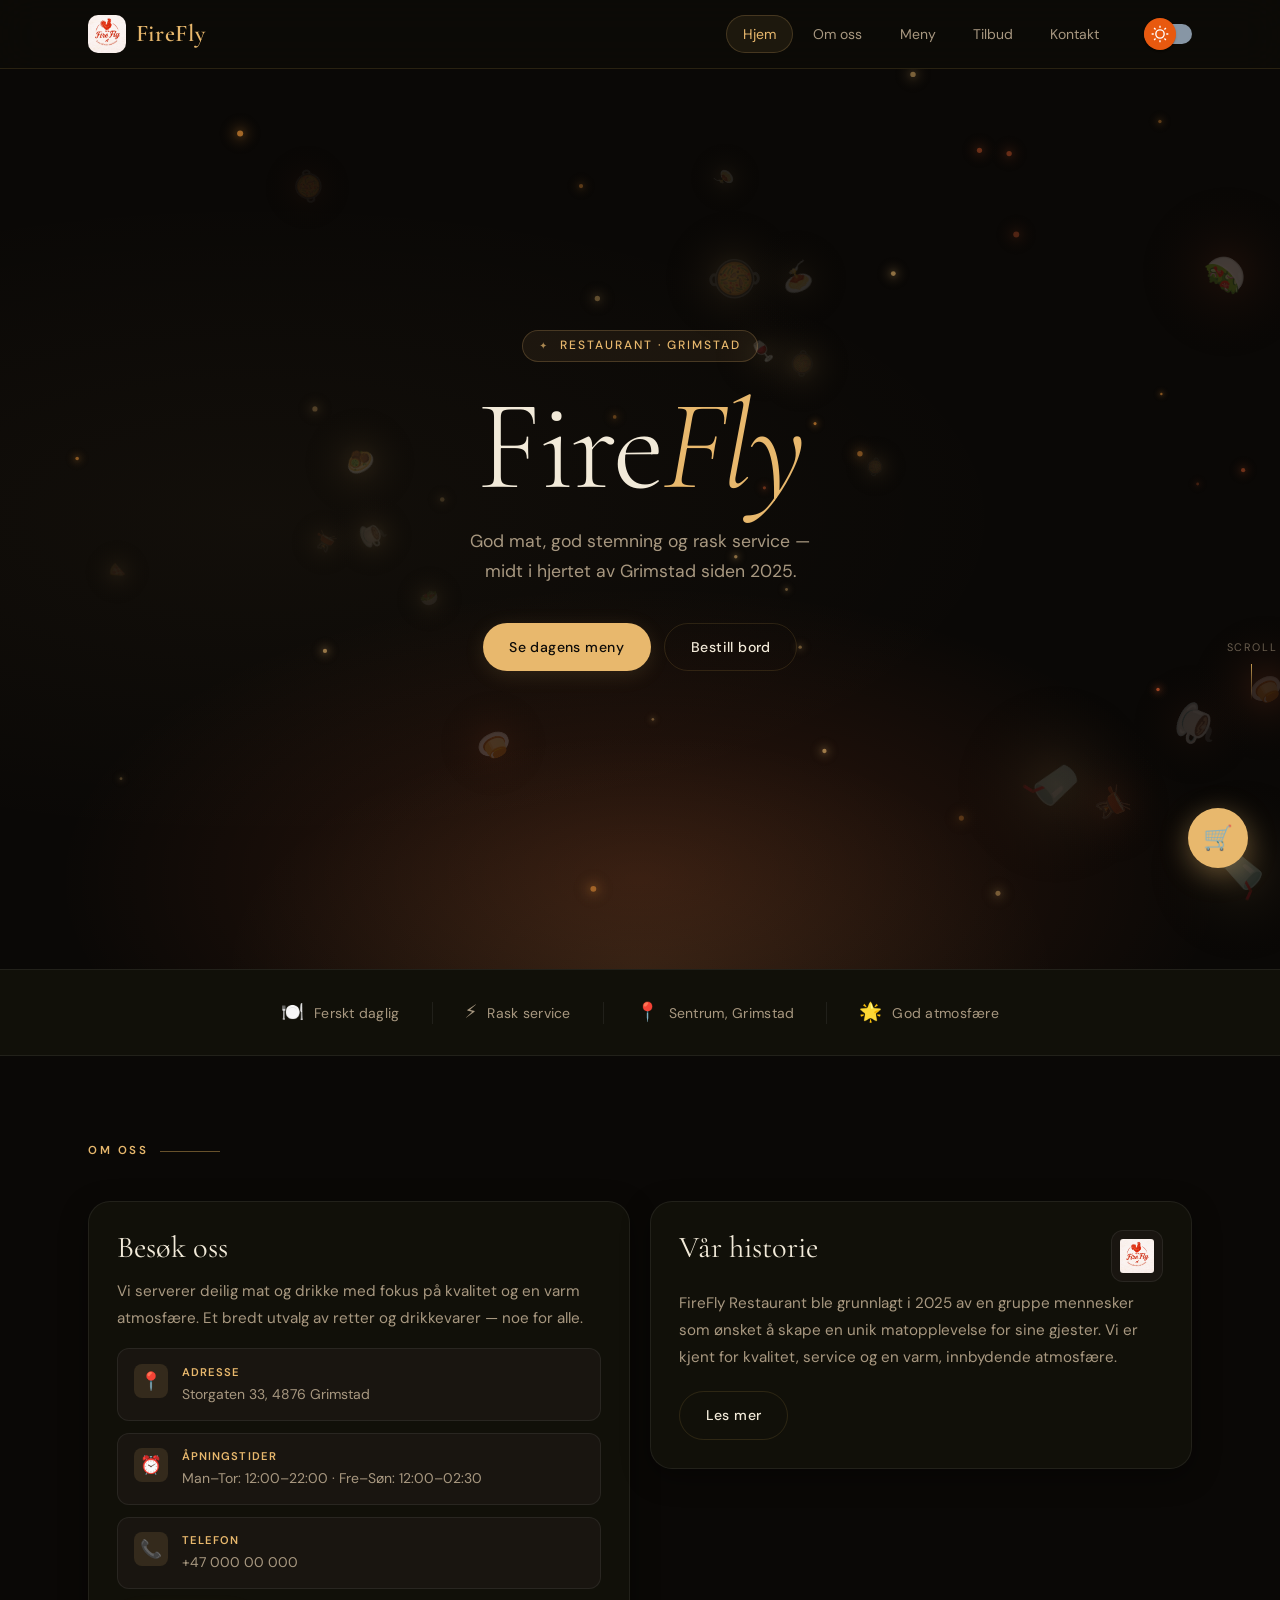
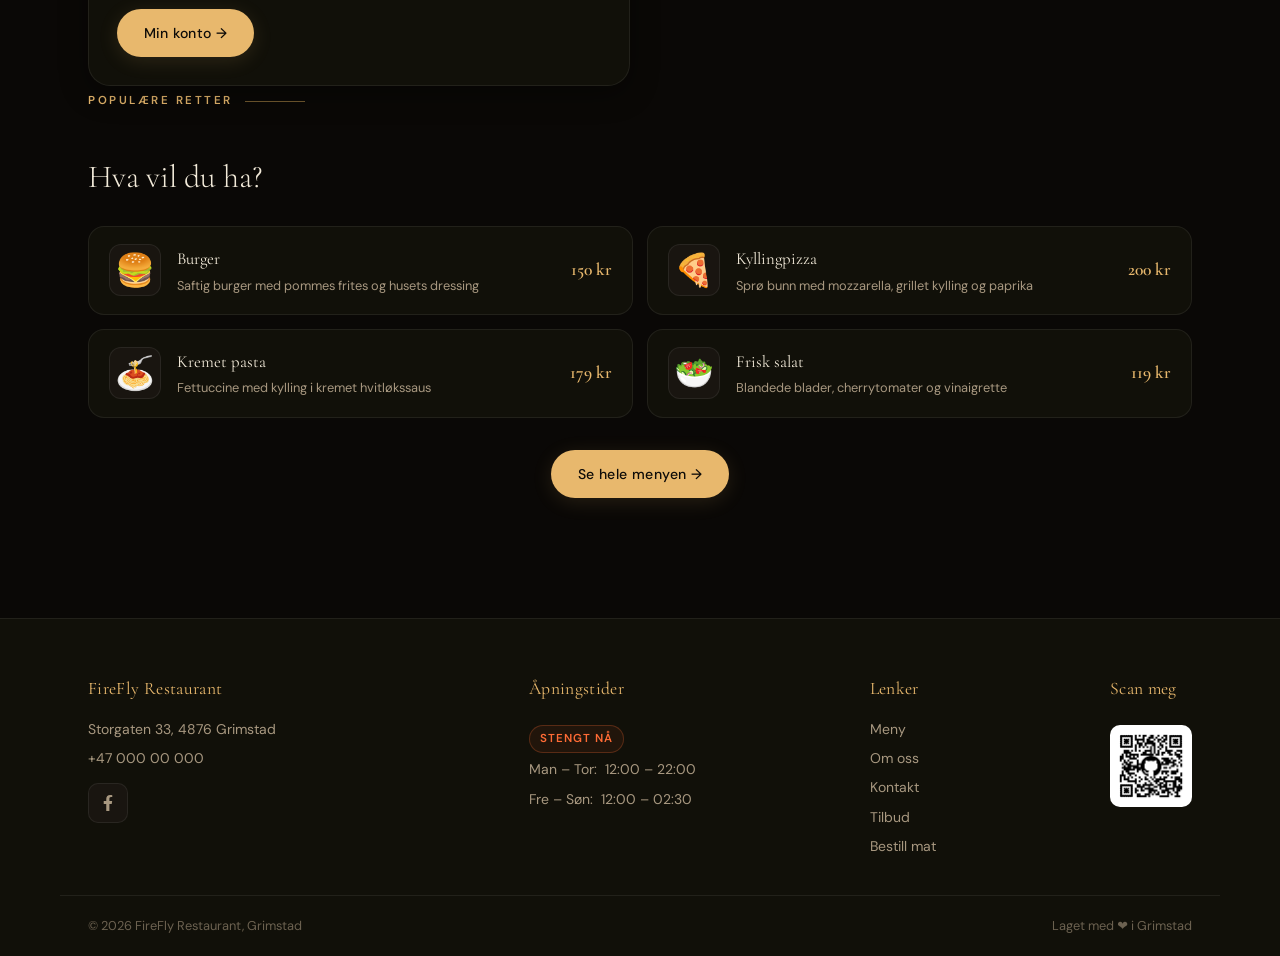
==== commit 0cbb8d46: "Added a new file that call tilbud. This file will be updated from website with an admin controll wit" ====
--- a/index.html
+++ b/index.html
@@ -55,7 +55,7 @@
         <li><a class="active" href="index.html" aria-current="page">Hjem</a></li>
         <li><a href="about.html">Om oss</a></li>
         <li><a href="menu.html">Meny</a></li>
-        <li><a href="minkonto.html">Min konto</a></li>
+        <li><a href="tilbud.html">Tilbud</a></li>
         <li><a href="contact.html">Kontakt</a></li>
       </ul>
     </nav>
@@ -231,6 +231,7 @@
       <p><a href="menu.html">Meny</a></p>
       <p><a href="about.html">Om oss</a></p>
       <p><a href="contact.html">Kontakt</a></p>
+      <p><a href="tilbud.html">Tilbud</a></p>
       <p><a href="booking.html">Bestill mat</a></p>
     </div>
     <div class="footerQR">
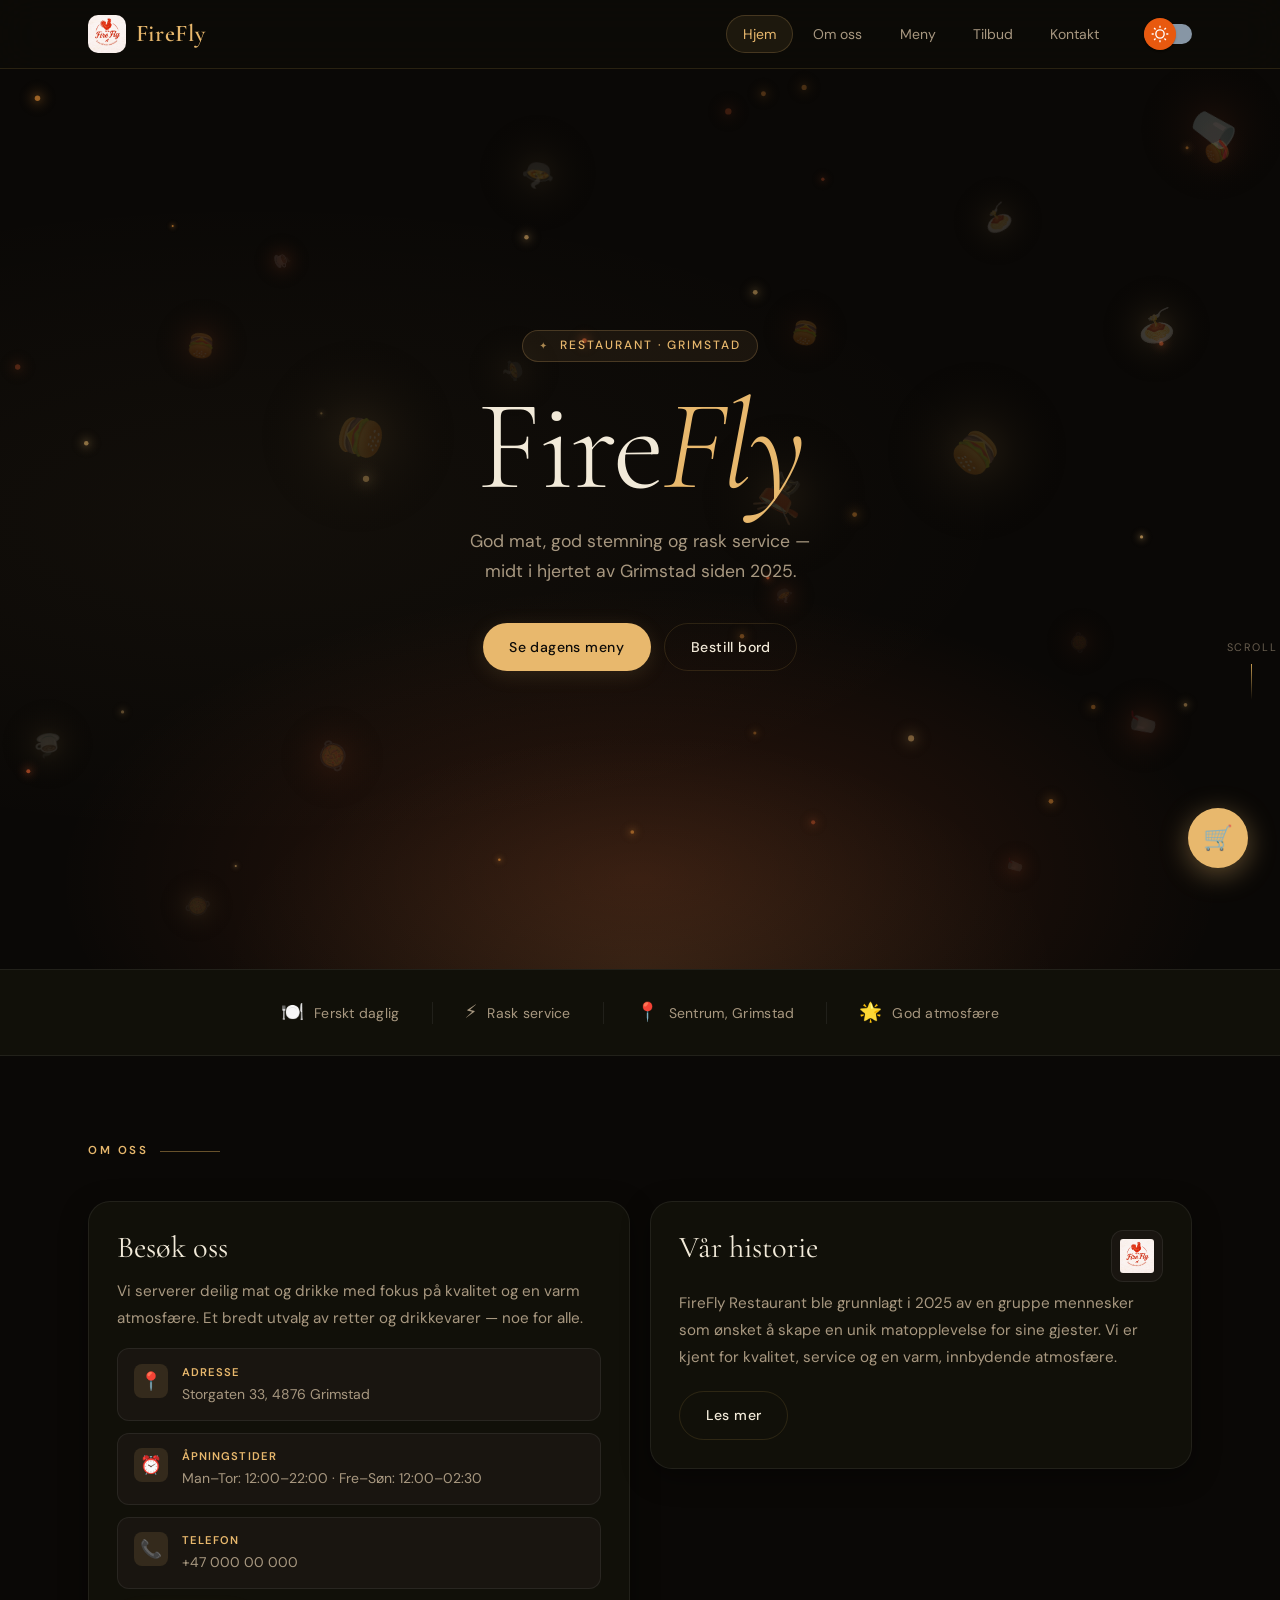
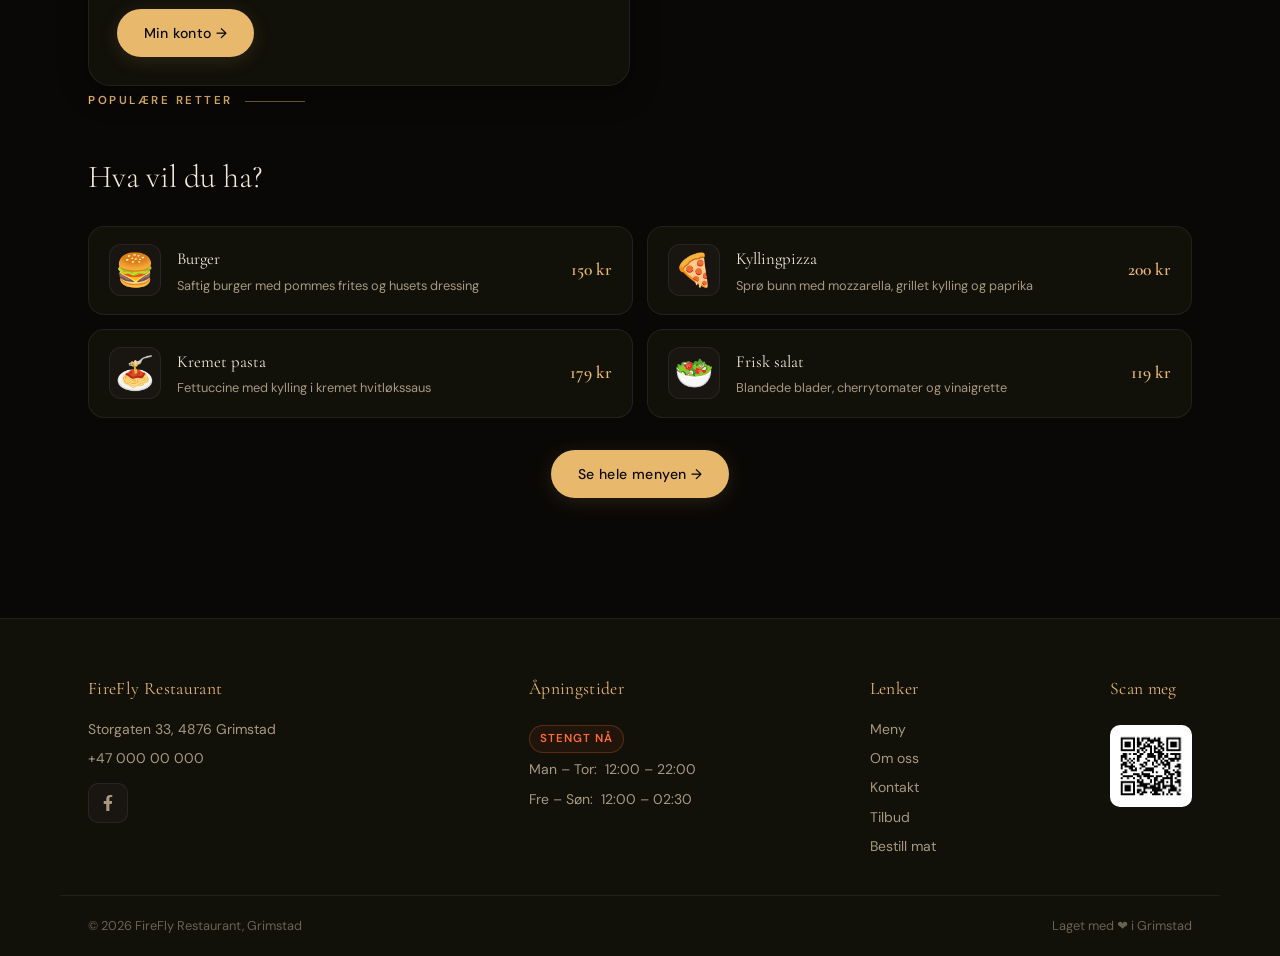
==== commit a6f61a4f: "Uplauded new qr code for my github website" ====
--- a/index.html
+++ b/index.html
@@ -236,7 +236,7 @@
     </div>
     <div class="footerQR">
       <h3>Scan meg</h3>
-      <img src="images/qrkode.png" alt="QR-kode til FireFly nettsiden" />
+      <img src="images/qrkode1.png" alt="QR-kode til min github-profil" />
     </div>
   </div>
   <div class="footerBottom">
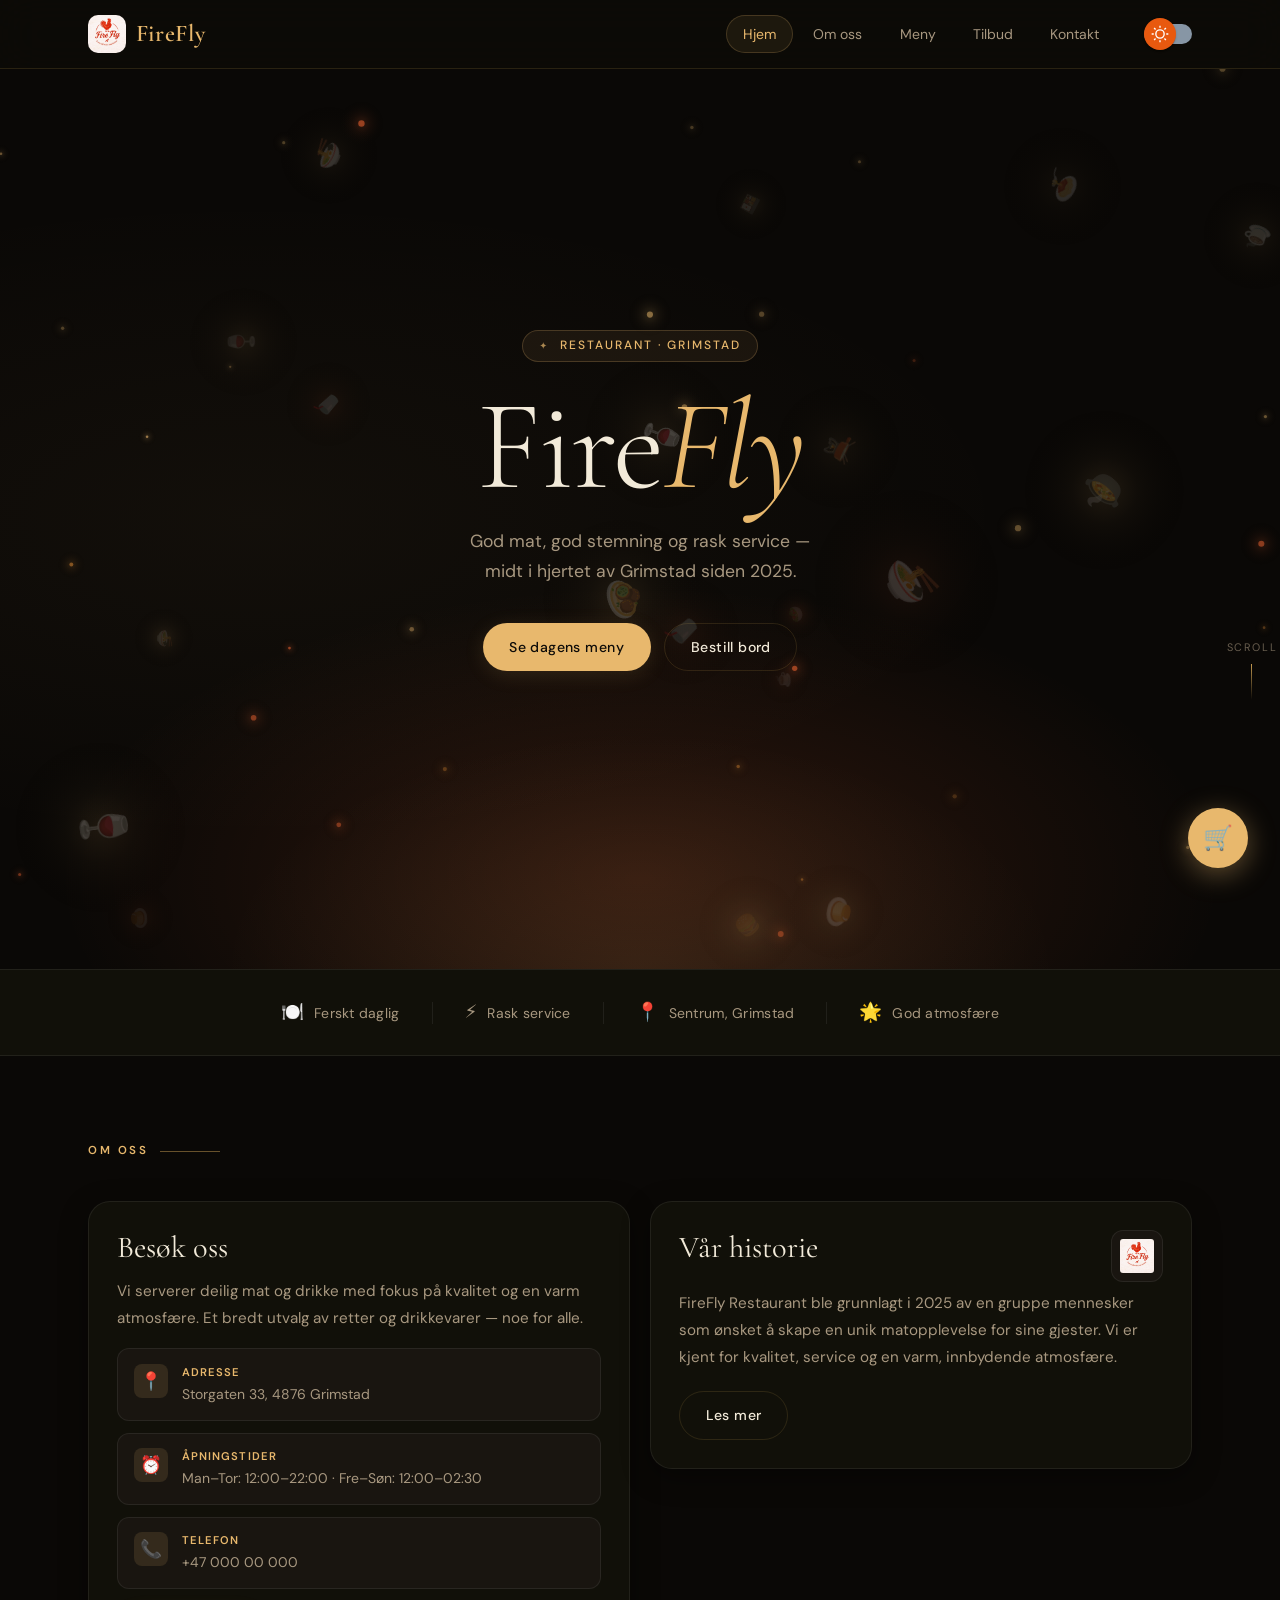
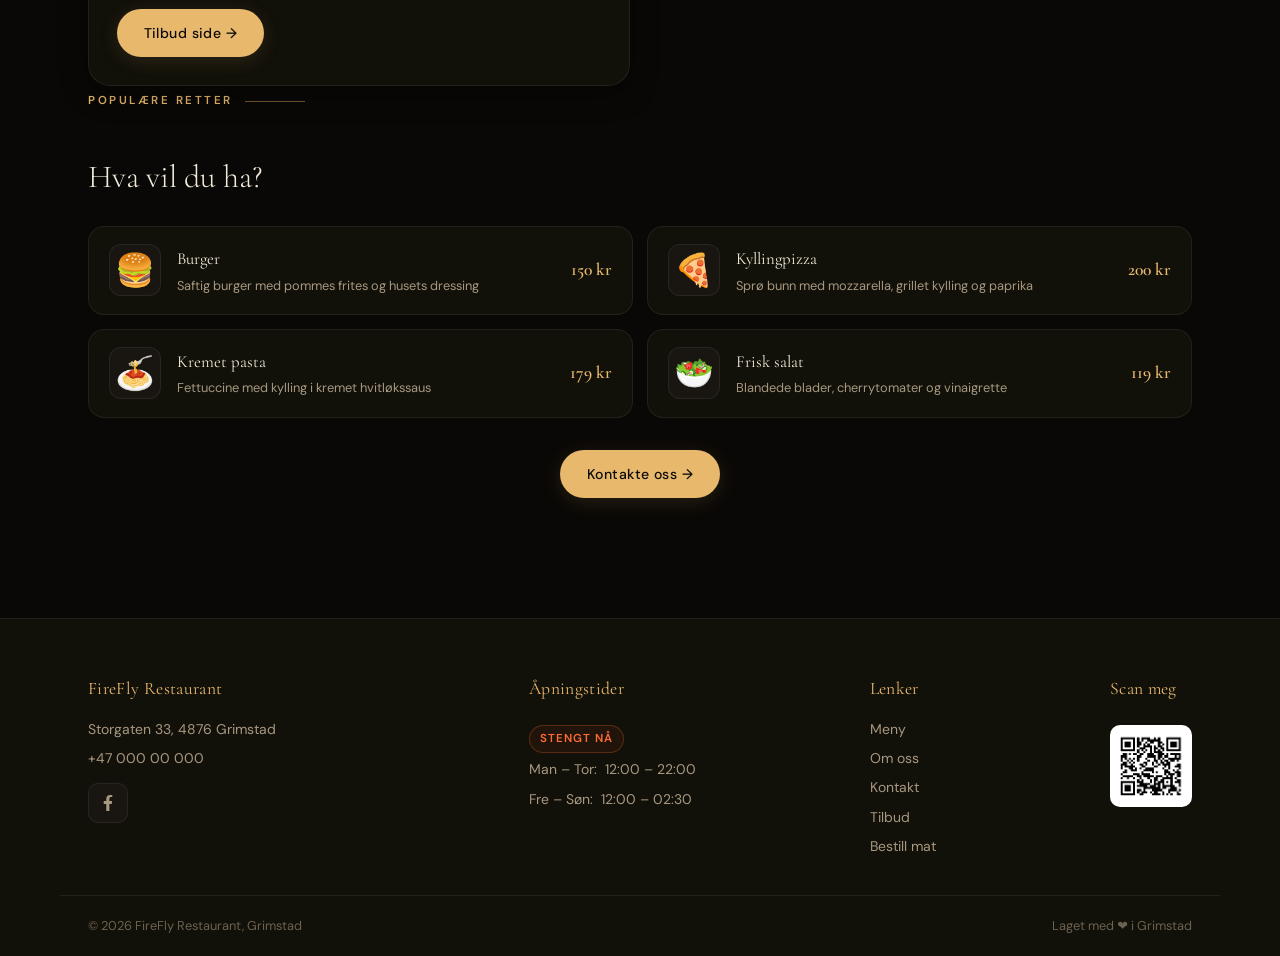
==== commit 9fd6df21: "Small update that change the buttons name and removed minkonto button name" ====
--- a/index.html
+++ b/index.html
@@ -143,7 +143,7 @@
           </div>
         </div>
         <div class="aboutBtns">
-          <a class="btn primary" href="minkonto.html">Min konto →</a>
+          <a class="btn primary" href="tilbud.html">Tilbud side →</a>
         </div>
       </div>
 
@@ -201,7 +201,7 @@
       </div>
     </div>
     <div style="text-align:center; margin-top:2rem;">
-      <a class="btn primary" href="menu.html">Se hele menyen →</a>
+      <a class="btn primary" href="contact.html">Kontakte oss →</a>
     </div>
   </section>
 
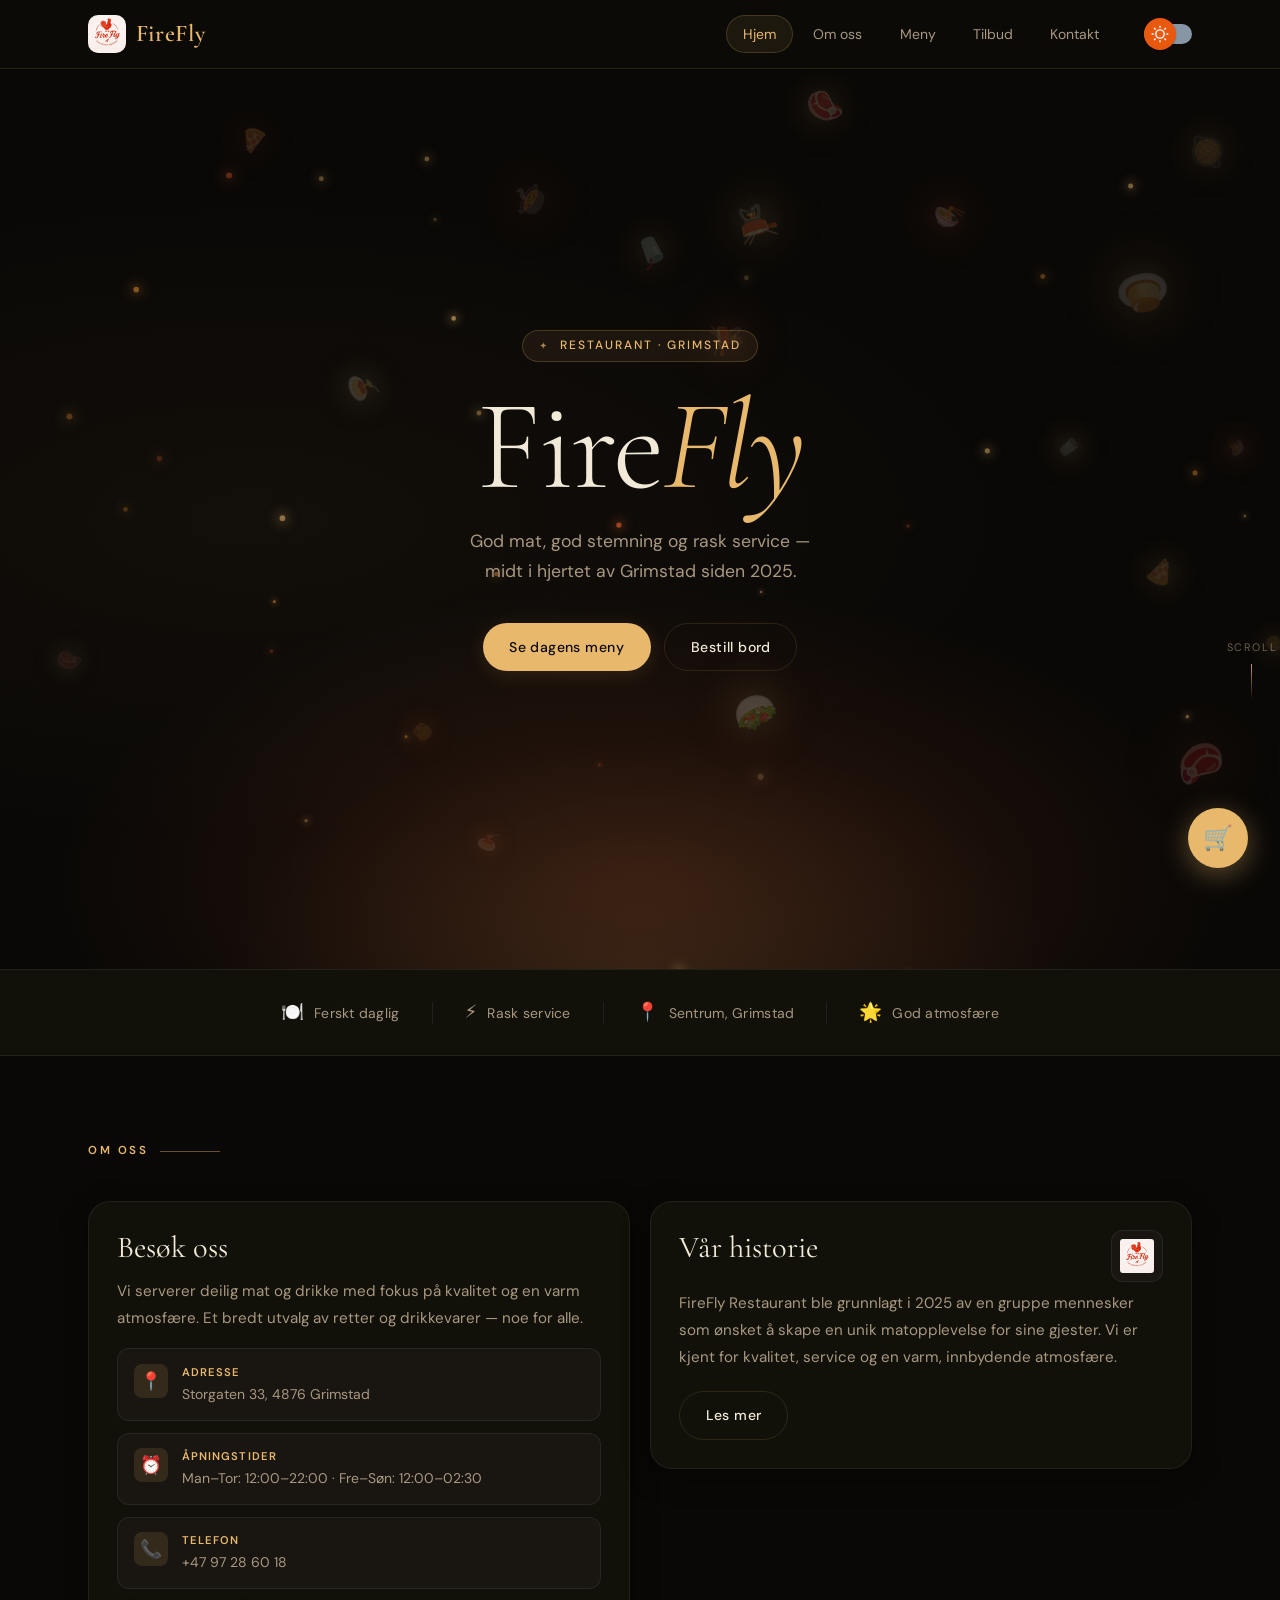
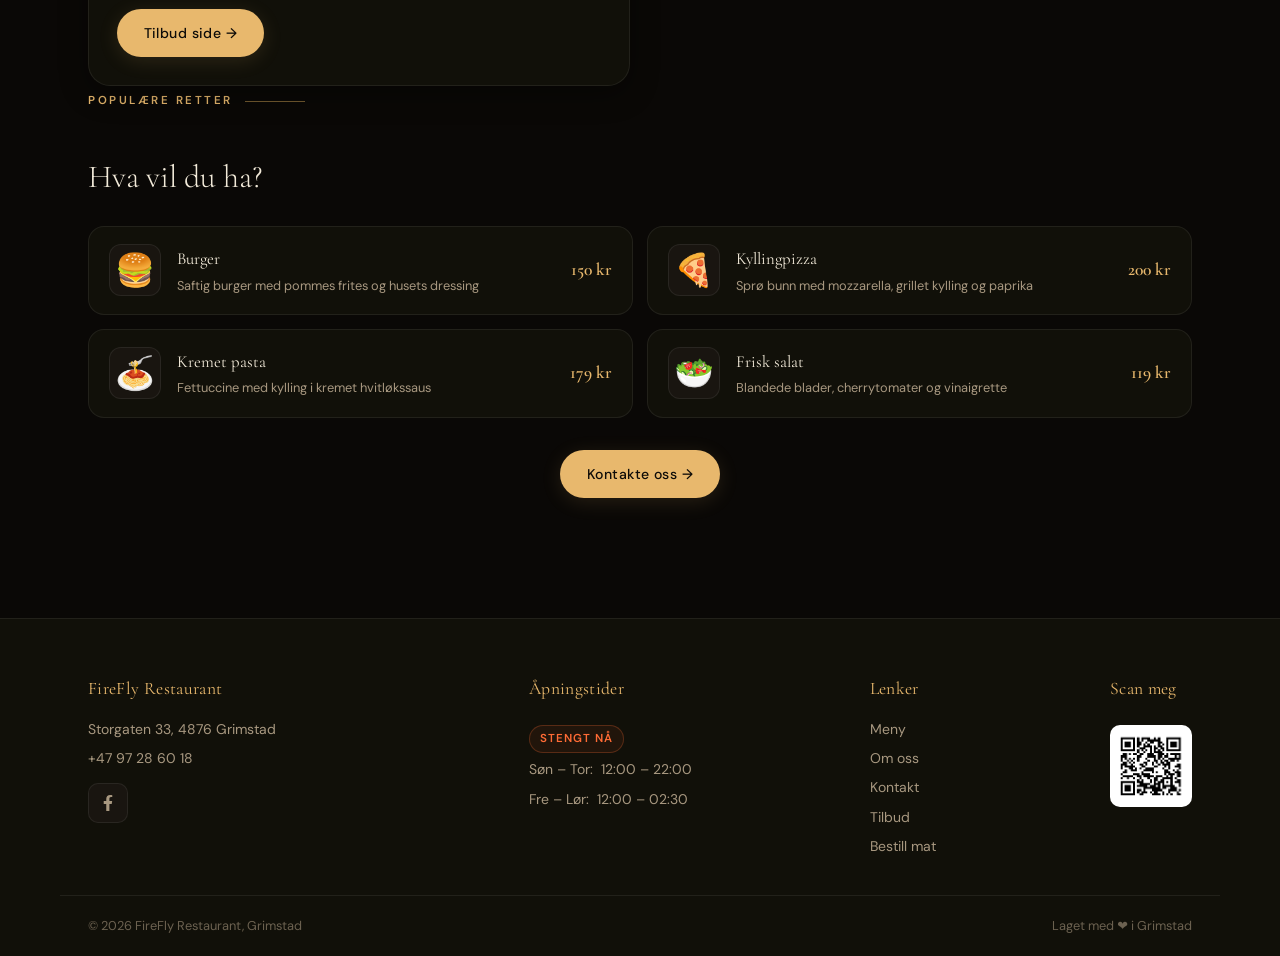
==== commit bd76ec90: "updated the phone nummer and the date of oppning" ====
--- a/index.html
+++ b/index.html
@@ -138,7 +138,7 @@
             <div class="infoIcon">📞</div>
             <div>
               <div class="infoLabel">Telefon</div>
-              <div class="infoText"><a href="tel:+4700000000">+47 000 00 000</a></div>
+              <div class="infoText"><a href="tel:+4797286018">+47 97 28 60 18</a></div>
             </div>
           </div>
         </div>
@@ -213,7 +213,7 @@
     <div>
       <h3>FireFly Restaurant</h3>
       <p>Storgaten 33, 4876 Grimstad</p>
-      <p><a href="tel:+4700000000">+47 000 00 000</a></p>
+      <p><a href="tel:+4797286018">+47 97 28 60 18</a></p>
       <div class="footerSocial">
         <a class="socialBtn" href="https://www.facebook.com/profile.php?id=61587469647280" target="_blank" rel="noopener noreferrer" aria-label="Besøk FireFly på Facebook">
           <svg viewBox="0 0 320 512" aria-hidden="true"><path d="M279.14 288l14.22-92.66h-88.91V117.78c0-25.35 12.42-50.06 52.24-50.06h40.42V6.26S260.43 0 225.36 0c-73.22 0-121.08 44.38-121.08 124.72v70.62H22.89V288h81.39v224h100.17V288z"/></svg>
@@ -223,8 +223,8 @@
     <div>
       <h3>Åpningstider</h3>
       <span class="openStatusBadge openNowBadge" aria-live="polite">Åpent nå</span>
-      <p>Man – Tor:&nbsp; 12:00 – 22:00</p>
-      <p>Fre – Søn:&nbsp; 12:00 – 02:30</p>
+      <p>Søn – Tor:&nbsp; 12:00 – 22:00</p>
+      <p>Fre – Lør:&nbsp; 12:00 – 02:30</p>
     </div>
     <div>
       <h3>Lenker</h3>
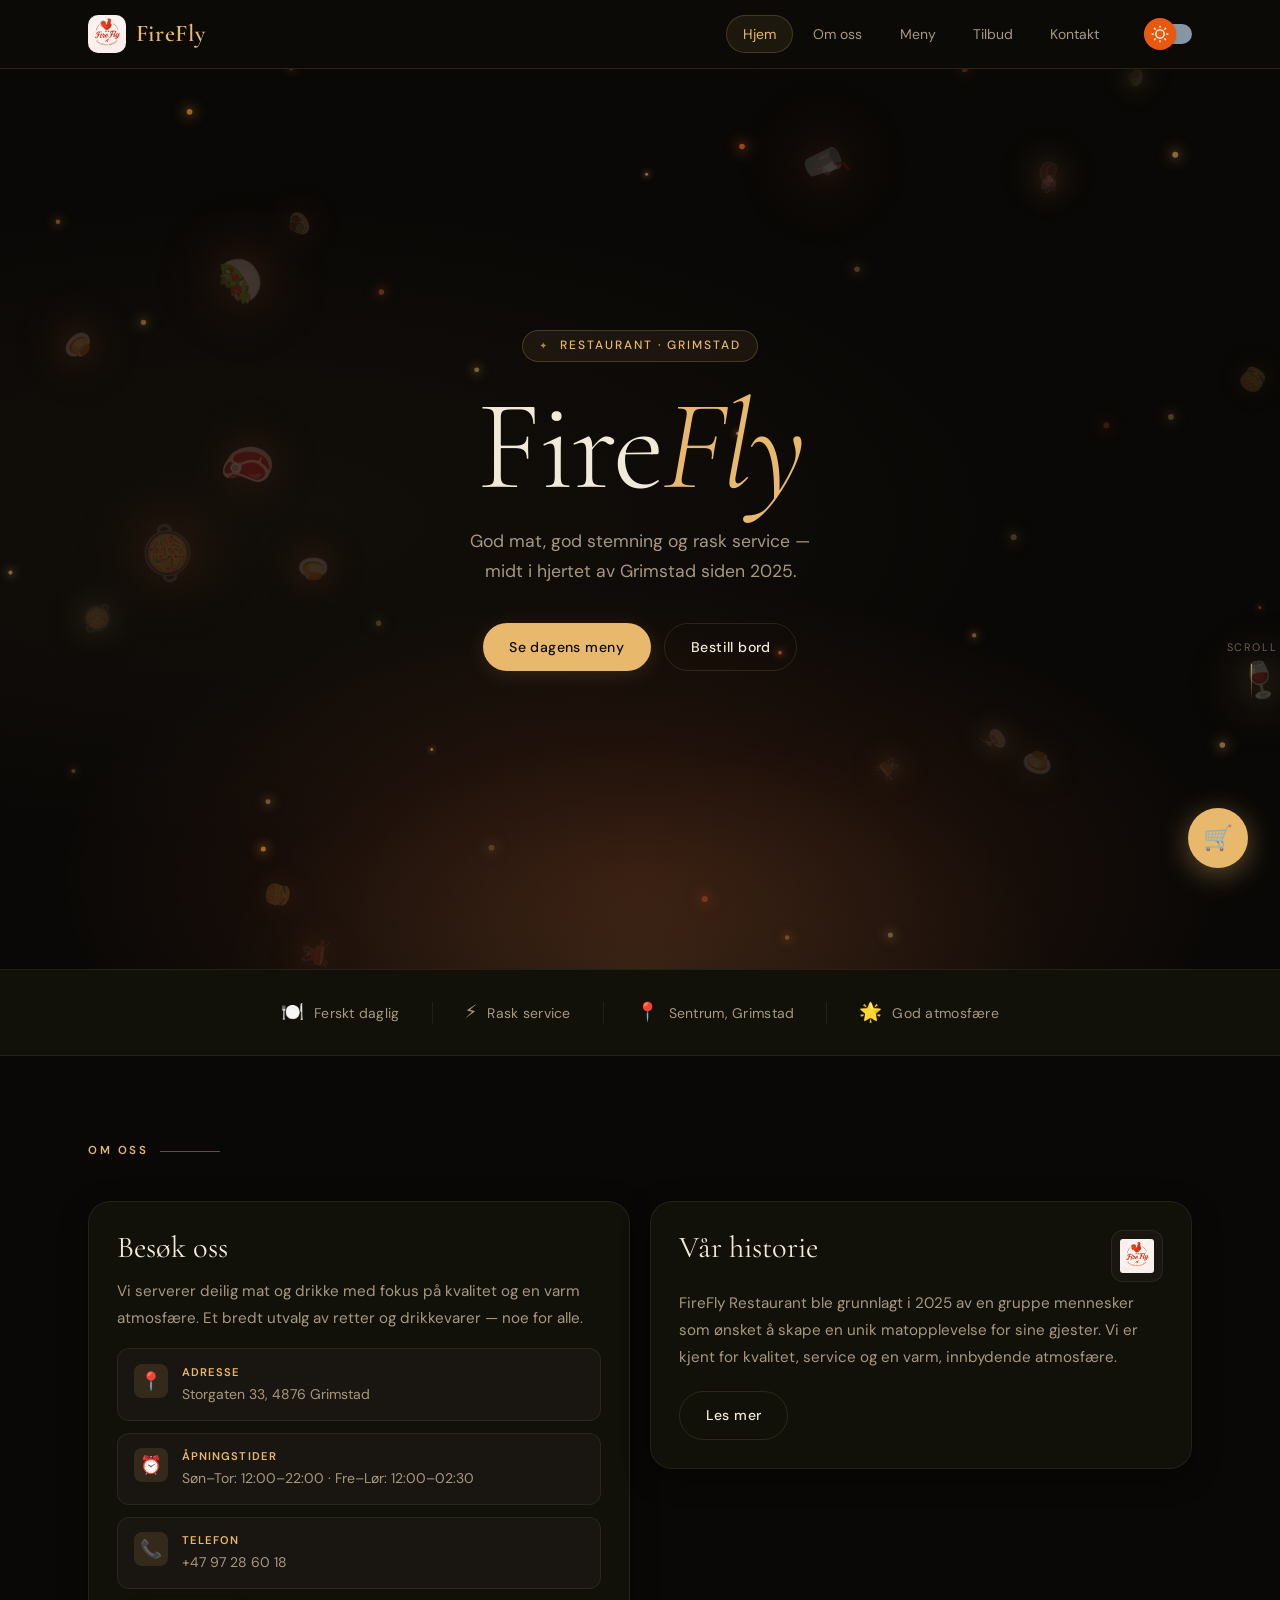
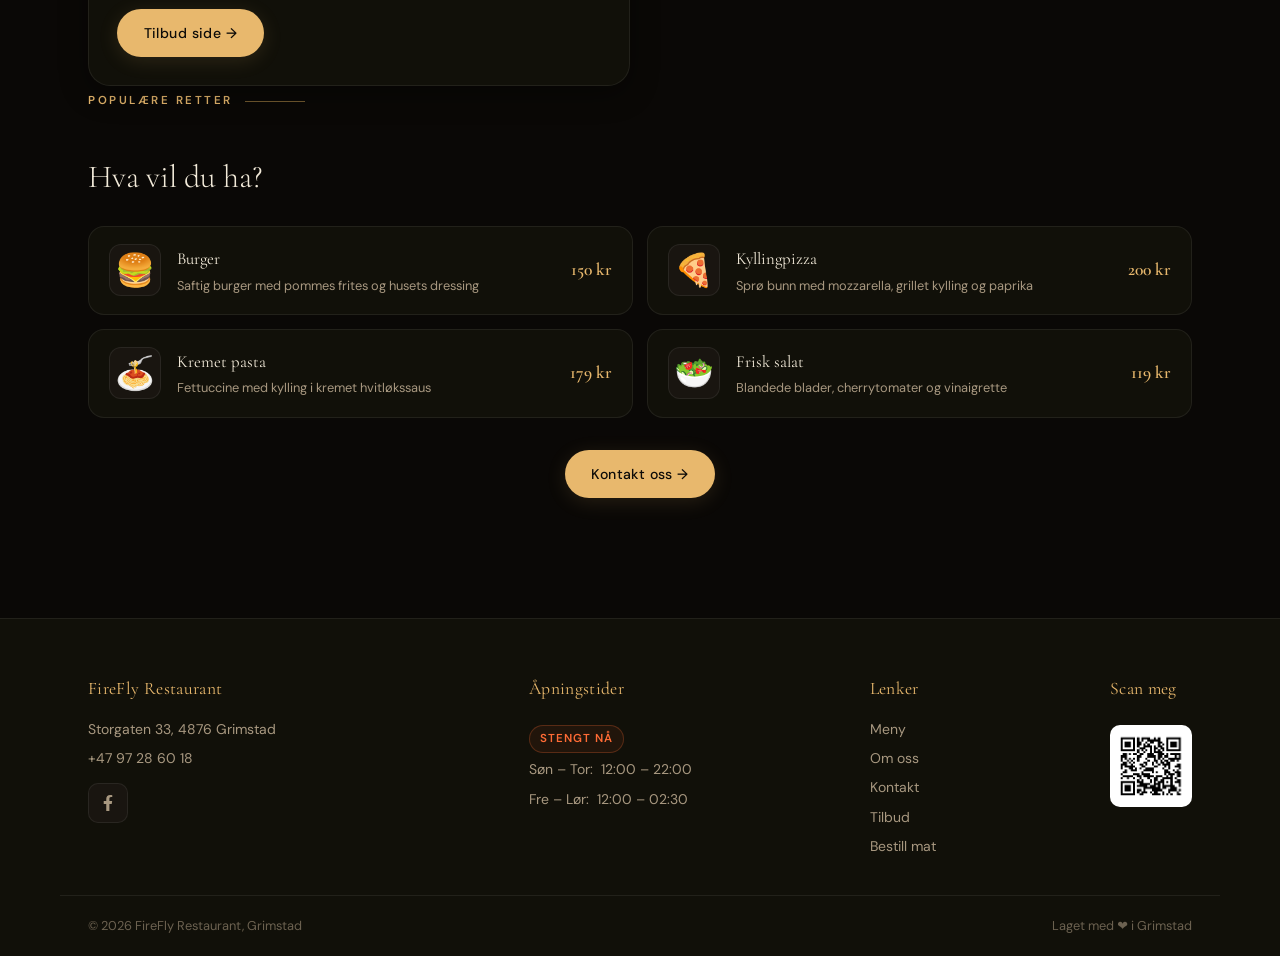
==== commit 3b6588f5: "Adedd a new py file and fiksed som bug in websites" ====
--- a/index.html
+++ b/index.html
@@ -5,40 +5,47 @@
   <meta name="viewport" content="width=device-width, initial-scale=1.0" />
   <meta name="description" content="FireFly Restaurant – Deilig mat og drikke i Grimstad. Bestill bord i dag!" />
   <meta name="theme-color" content="#e8b86d">
-  <meta name="apple-mobile-web-app-capable" content="yes">
+  <meta name="mobile-web-app-capable" content="yes">
   <meta name="apple-mobile-web-app-status-bar-style" content="default">
-  
+
+  <!-- Favicon -->
+  <link rel="icon" href="images/flyfire.png" type="image/png" />
+
   <!-- PWA -->
   <link rel="manifest" href="/manifest.json">
-  
+
   <!-- Preload kritisk -->
   <link rel="preload" href="images/flyfire.png" as="image">
   <link rel="preload" href="styles.css" as="style">
-  
+
   <!-- Google Fonts + Formspree raskere -->
   <link rel="preconnect" href="https://fonts.googleapis.com">
   <link rel="preconnect" href="https://fonts.gstatic.com" crossorigin>
   <link rel="preconnect" href="https://formspree.io">
   <link rel="dns-prefetch" href="//maps.googleapis.com">
-  
+
   <!-- Fonts -->
   <link href="https://fonts.googleapis.com/css2?family=Cormorant+Garamond:ital,wght@0,300;0,400;0,600;1,300;1,400&family=DM+Sans:opsz,wght@9..40,300;9..40,400;9..40,500;9..40,600&display=swap" rel="stylesheet" />
-  
+
   <link rel="stylesheet" href="styles.css" />
-  <title>FireFly Restaurant – Grimstad | God mat & stemning</title>
+  <title>FireFly Restaurant – Grimstad | God mat &amp; stemning</title>
+
   <meta property="og:title" content="FireFly Restaurant – Grimstad" />
   <meta property="og:description" content="God mat, god stemning og rask service midt i hjertet av Grimstad." />
   <meta property="og:type" content="website" />
+  <meta property="og:image" content="images/flyfire.png" />
+
+  <!-- PWA Service Worker — riktig plassert i <head> -->
+  <script>
+    if ('serviceWorker' in navigator) {
+      window.addEventListener('load', () => {
+        navigator.serviceWorker.register('/sw.js')
+          .then(reg => console.log('✅ PWA klar!'))
+          .catch(err => console.log('SW feil:', err));
+      });
+    }
+  </script>
 </head>
-<script>
-if ('serviceWorker' in navigator) {
-  window.addEventListener('load', () => {
-    navigator.serviceWorker.register('/sw.js')
-      .then(reg => console.log('✅ PWA klar!'))
-      .catch(err => console.log('SW feil:', err));
-  });
-}
-</script>
 <body>
 
 <a class="skipLink" href="#main">Hopp til innhold</a>
@@ -131,7 +138,7 @@
             <div class="infoIcon">⏰</div>
             <div>
               <div class="infoLabel">Åpningstider</div>
-              <div class="infoText">Man–Tor: 12:00–22:00 · Fre–Søn: 12:00–02:30</div>
+              <div class="infoText">Søn–Tor: 12:00–22:00 · Fre–Lør: 12:00–02:30</div>
             </div>
           </div>
           <div class="infoItem">
@@ -201,7 +208,7 @@
       </div>
     </div>
     <div style="text-align:center; margin-top:2rem;">
-      <a class="btn primary" href="contact.html">Kontakte oss →</a>
+      <a class="btn primary" href="contact.html">Kontakt oss →</a>
     </div>
   </section>
 
@@ -222,7 +229,7 @@
     </div>
     <div>
       <h3>Åpningstider</h3>
-      <span class="openStatusBadge openNowBadge" aria-live="polite">Åpent nå</span>
+      <span class="openStatusBadge" aria-live="polite">Laster…</span>
       <p>Søn – Tor:&nbsp; 12:00 – 22:00</p>
       <p>Fre – Lør:&nbsp; 12:00 – 02:30</p>
     </div>
@@ -236,7 +243,7 @@
     </div>
     <div class="footerQR">
       <h3>Scan meg</h3>
-      <img src="images/qrkode1.png" alt="QR-kode til min github-profil" />
+      <img src="images/qrkode1.png" alt="QR-kode til FireFly Restaurant" />
     </div>
   </div>
   <div class="footerBottom">
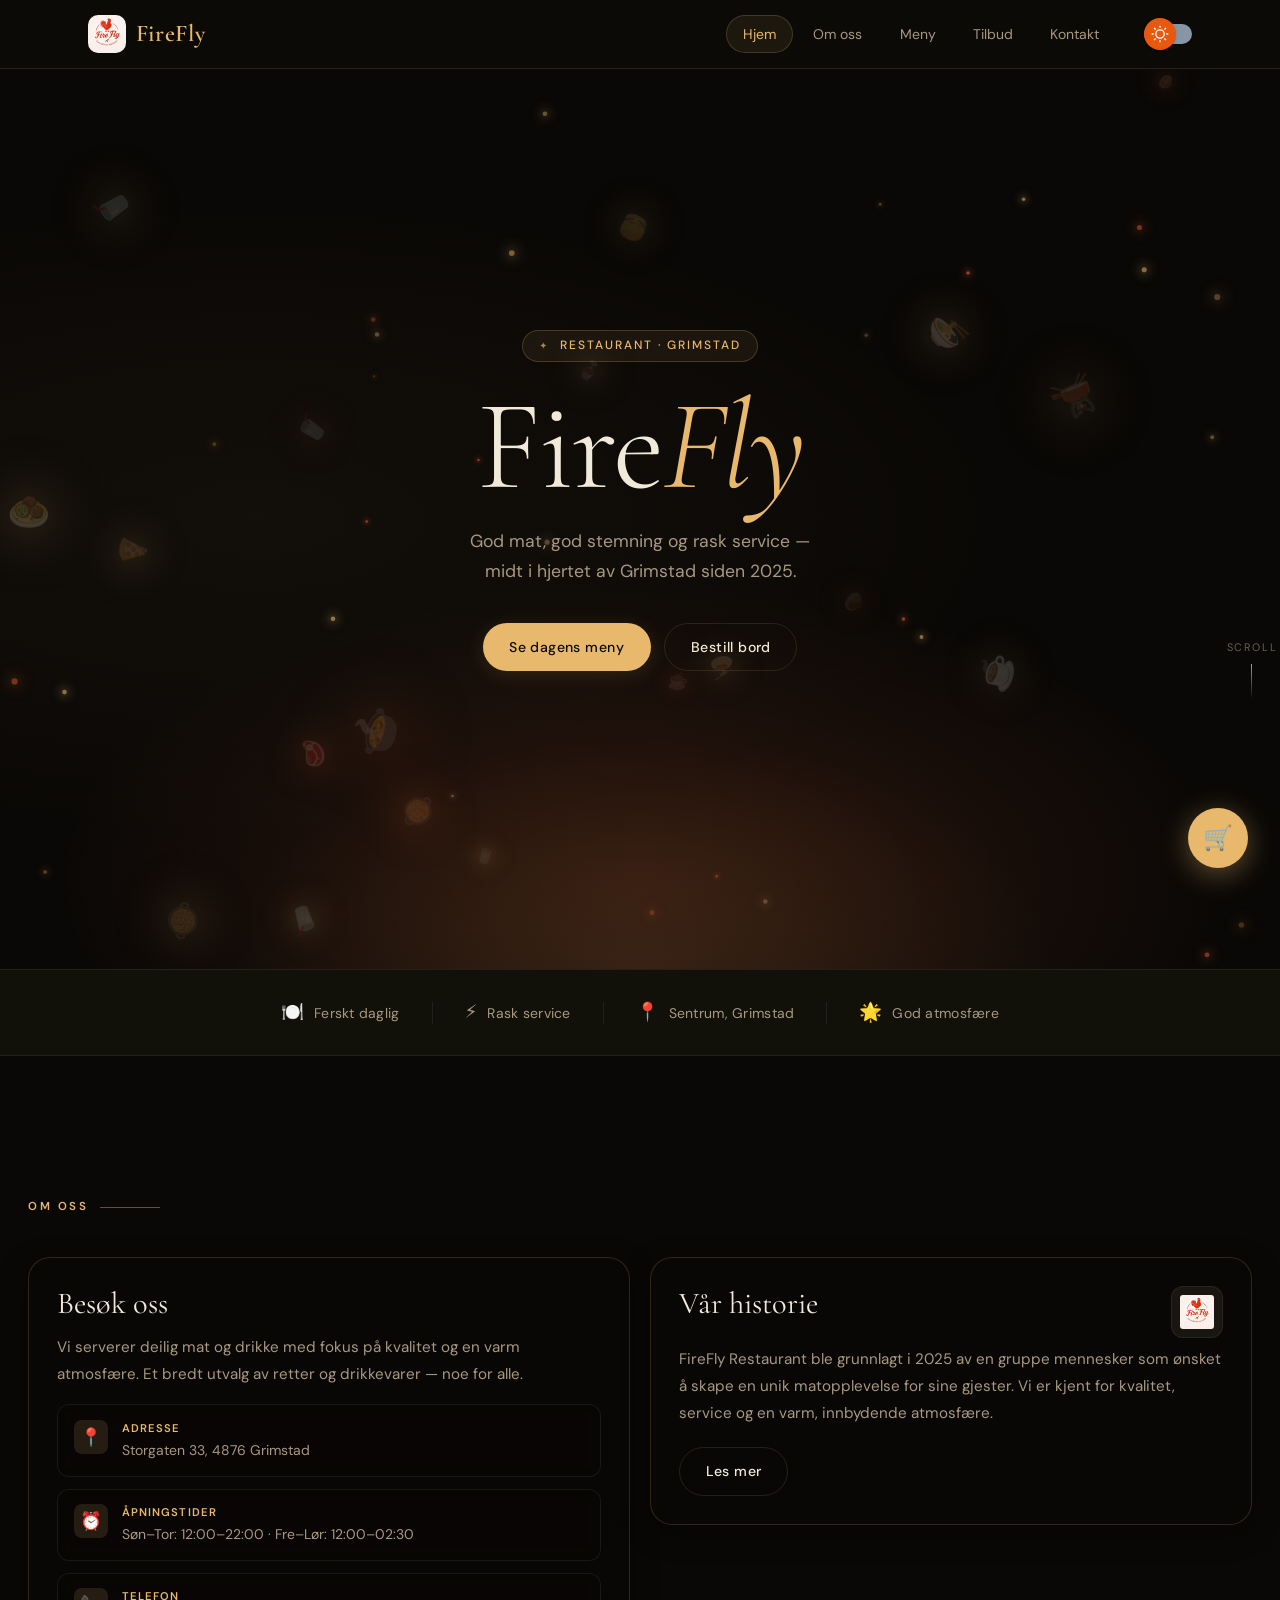
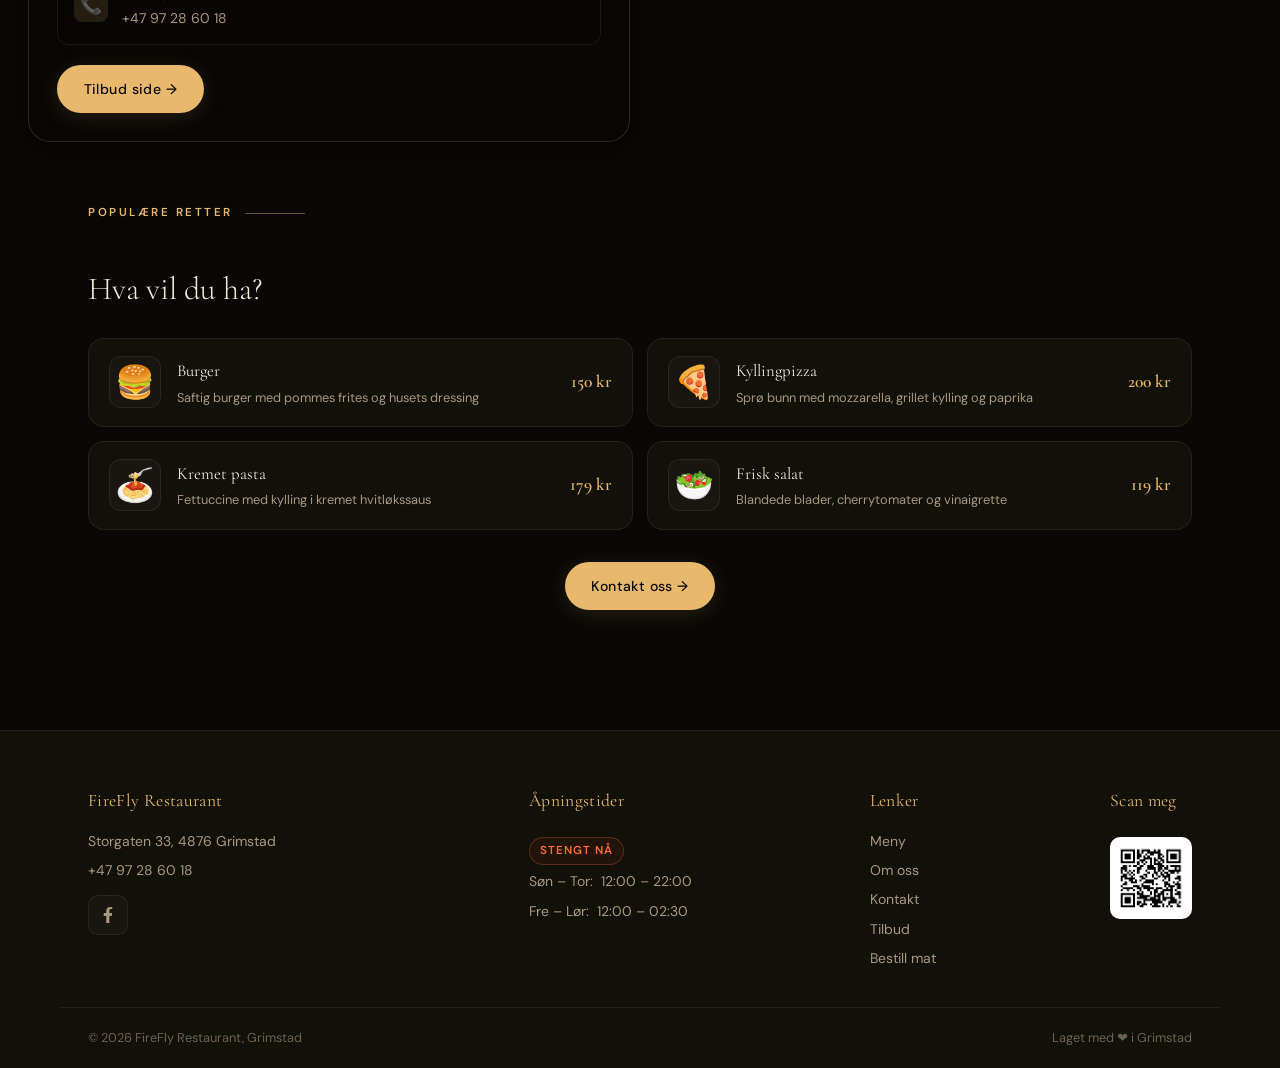
==== commit 21b5c3fb: "Adedd a background photo of the resturant" ====
--- a/index.html
+++ b/index.html
@@ -6,6 +6,7 @@
   <meta name="description" content="FireFly Restaurant – Deilig mat og drikke i Grimstad. Bestill bord i dag!" />
   <meta name="theme-color" content="#e8b86d">
   <meta name="mobile-web-app-capable" content="yes">
+  <meta name="apple-mobile-web-app-capable" content="yes">
   <meta name="apple-mobile-web-app-status-bar-style" content="default">
 
   <!-- Favicon -->
@@ -118,30 +119,30 @@
   </section>
 
   <!-- ABOUT -->
-  <section class="aboutSection" id="omoss" aria-labelledby="aboutTitle">
+  <section class="aboutSection" id="omoss" aria-labelledby="aboutTitle" style="background-image: linear-gradient(to bottom, rgba(10,8,6,0.55) 0%, rgba(10,8,6,0.45) 50%, rgba(10,8,6,0.65) 100%), url(images/fireflybackground.png); background-size: cover; background-position: center top; background-repeat: no-repeat; border-radius: 24px; padding-top: 3.5rem; padding-bottom: 3.5rem; width: 100%; max-width: 100%; margin-left: 0; margin-right: 0;">
     <div class="sectionLabel" id="aboutTitle">Om oss</div>
     <div class="aboutGrid">
 
       <!-- Info card -->
-      <div class="aboutCard reveal">
+      <div class="aboutCard reveal" style="background: rgba(10,8,6,0.55); backdrop-filter: blur(12px); -webkit-backdrop-filter: blur(12px); border-color: rgba(232,184,109,0.18);">
         <h2>Besøk oss</h2>
         <p>Vi serverer deilig mat og drikke med fokus på kvalitet og en varm atmosfære. Et bredt utvalg av retter og drikkevarer — noe for alle.</p>
         <div class="infoGrid">
-          <div class="infoItem">
+          <div class="infoItem" style="background: rgba(10,8,6,0.45); backdrop-filter: blur(8px); -webkit-backdrop-filter: blur(8px);">
             <div class="infoIcon">📍</div>
             <div>
               <div class="infoLabel">Adresse</div>
               <div class="infoText">Storgaten 33, 4876 Grimstad</div>
             </div>
           </div>
-          <div class="infoItem">
+          <div class="infoItem" style="background: rgba(10,8,6,0.45); backdrop-filter: blur(8px); -webkit-backdrop-filter: blur(8px);">
             <div class="infoIcon">⏰</div>
             <div>
               <div class="infoLabel">Åpningstider</div>
               <div class="infoText">Søn–Tor: 12:00–22:00 · Fre–Lør: 12:00–02:30</div>
             </div>
           </div>
-          <div class="infoItem">
+          <div class="infoItem" style="background: rgba(10,8,6,0.45); backdrop-filter: blur(8px); -webkit-backdrop-filter: blur(8px);">
             <div class="infoIcon">📞</div>
             <div>
               <div class="infoLabel">Telefon</div>
@@ -155,10 +156,10 @@
       </div>
 
       <!-- Story card -->
-      <div class="aboutCard reveal" style="transition-delay:0.15s">
+      <div class="aboutCard reveal" style="transition-delay:0.15s; background: rgba(10,8,6,0.55); backdrop-filter: blur(12px); -webkit-backdrop-filter: blur(12px); border-color: rgba(232,184,109,0.18);">
         <div class="aboutHead">
           <h2>Vår historie</h2>
-          <img src="images/flyfire.png" alt="" loading="lazy" width="38" height="38" />
+          <img src="images/flyfire.png" alt="" loading="lazy" width="50" height="40" />
         </div>
         <p>FireFly Restaurant ble grunnlagt i 2025 av en gruppe mennesker som ønsket å skape en unik matopplevelse for sine gjester. Vi er kjent for kvalitet, service og en varm, innbydende atmosfære.</p>
         <div class="aboutBtns">
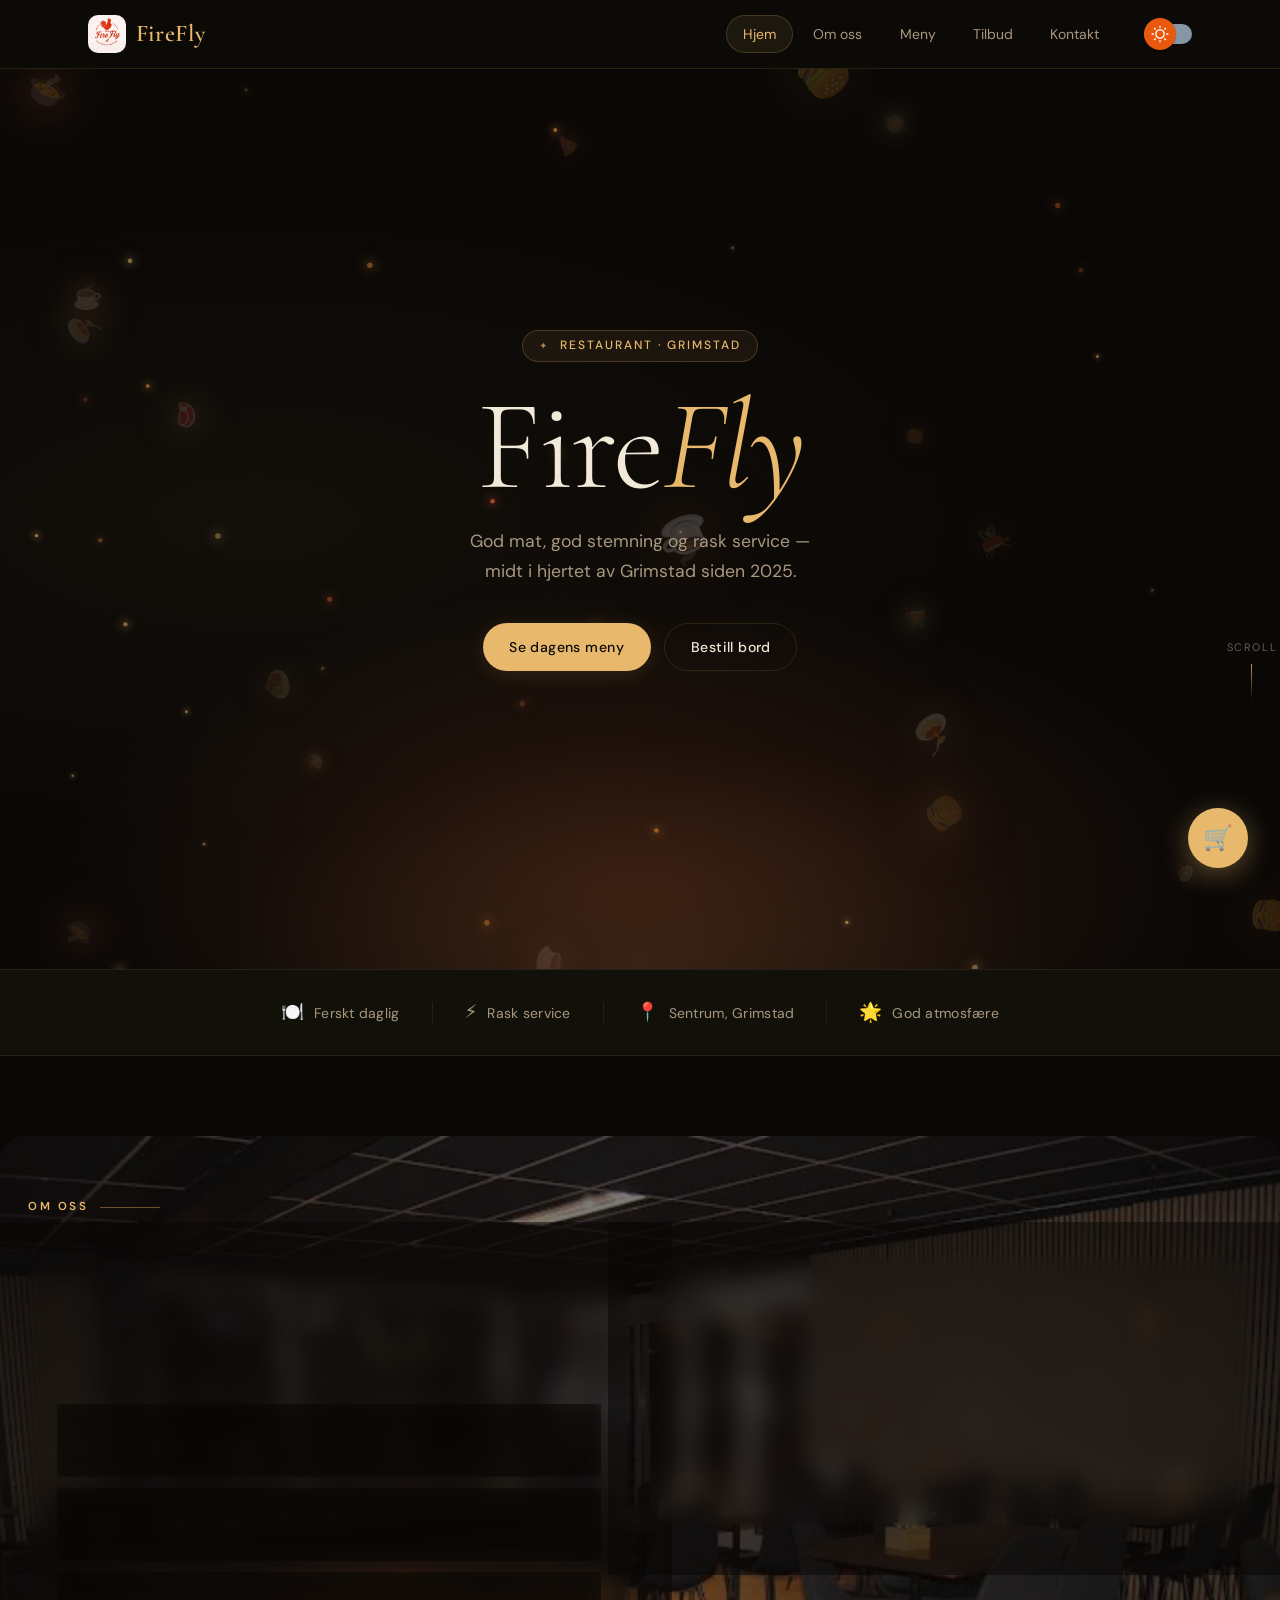
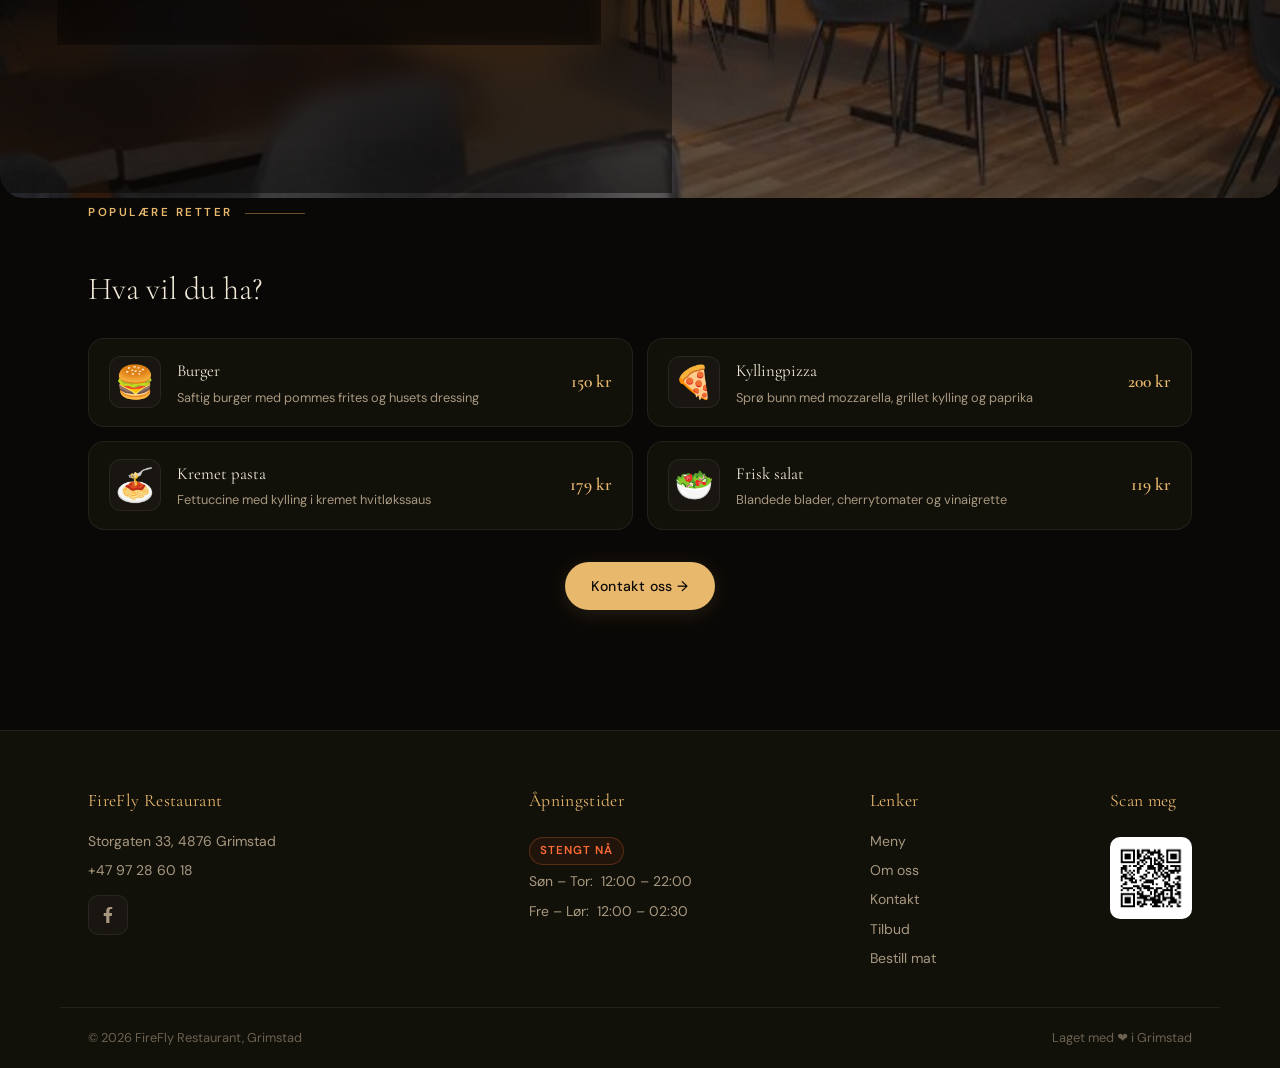
==== commit f3228a3f: "Change picture .code" ====
--- a/index.html
+++ b/index.html
@@ -119,7 +119,7 @@
   </section>
 
   <!-- ABOUT -->
-  <section class="aboutSection" id="omoss" aria-labelledby="aboutTitle" style="background-image: linear-gradient(to bottom, rgba(10,8,6,0.55) 0%, rgba(10,8,6,0.45) 50%, rgba(10,8,6,0.65) 100%), url(images/fireflybackground.png); background-size: cover; background-position: center top; background-repeat: no-repeat; border-radius: 24px; padding-top: 3.5rem; padding-bottom: 3.5rem; width: 100%; max-width: 100%; margin-left: 0; margin-right: 0;">
+  <section class="aboutSection" id="omoss" aria-labelledby="aboutTitle" style="background-image: linear-gradient(to bottom, rgba(10,8,6,0.55) 0%, rgba(10,8,6,0.45) 50%, rgba(10,8,6,0.65) 100%), url(images/fireflybackground.jpg); background-size: cover; background-position: center top; background-repeat: no-repeat; border-radius: 24px; padding-top: 3.5rem; padding-bottom: 3.5rem; width: 100%; max-width: 100%; margin-left: 0; margin-right: 0;">
     <div class="sectionLabel" id="aboutTitle">Om oss</div>
     <div class="aboutGrid">
 
@@ -159,7 +159,7 @@
       <div class="aboutCard reveal" style="transition-delay:0.15s; background: rgba(10,8,6,0.55); backdrop-filter: blur(12px); -webkit-backdrop-filter: blur(12px); border-color: rgba(232,184,109,0.18);">
         <div class="aboutHead">
           <h2>Vår historie</h2>
-          <img src="images/flyfire.png" alt="" loading="lazy" width="50" height="40" />
+          <img src="images/flyfire.png" alt="" loading="lazy" width="38" height="38" />
         </div>
         <p>FireFly Restaurant ble grunnlagt i 2025 av en gruppe mennesker som ønsket å skape en unik matopplevelse for sine gjester. Vi er kjent for kvalitet, service og en varm, innbydende atmosfære.</p>
         <div class="aboutBtns">
